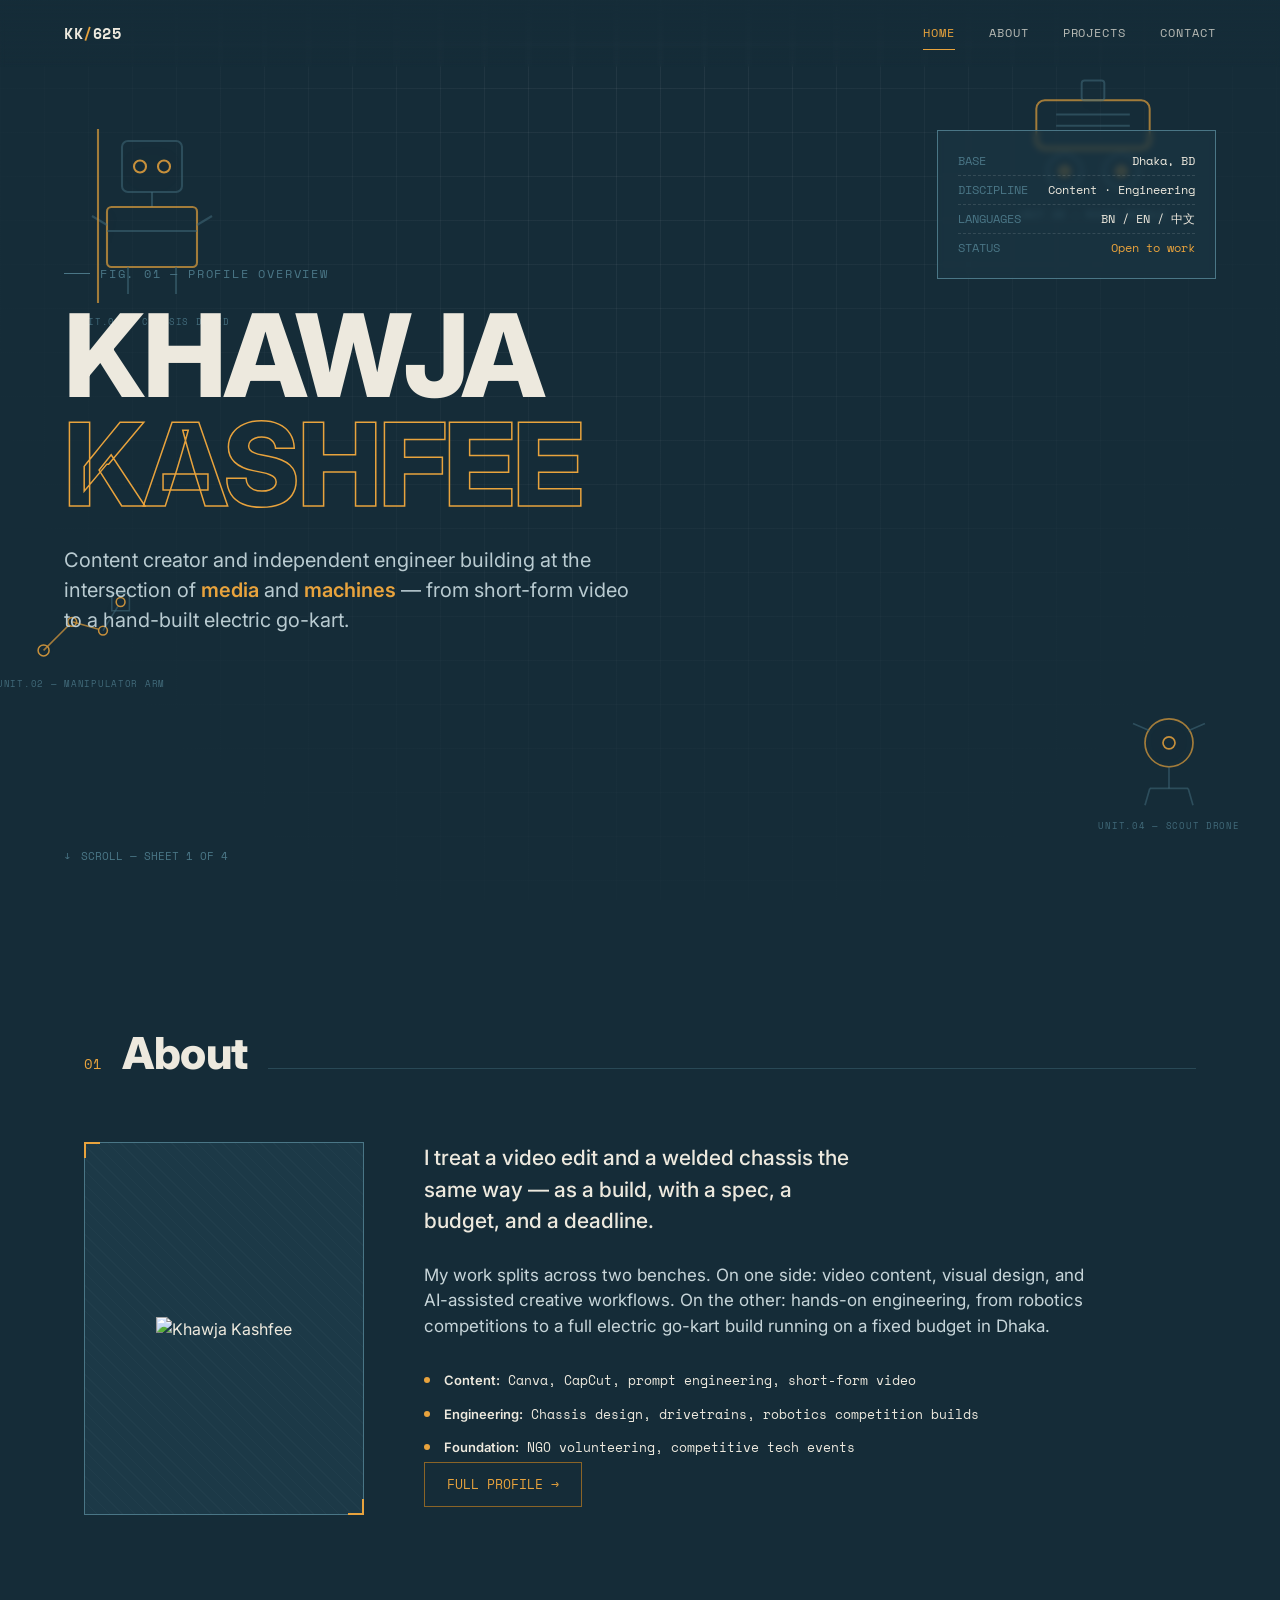
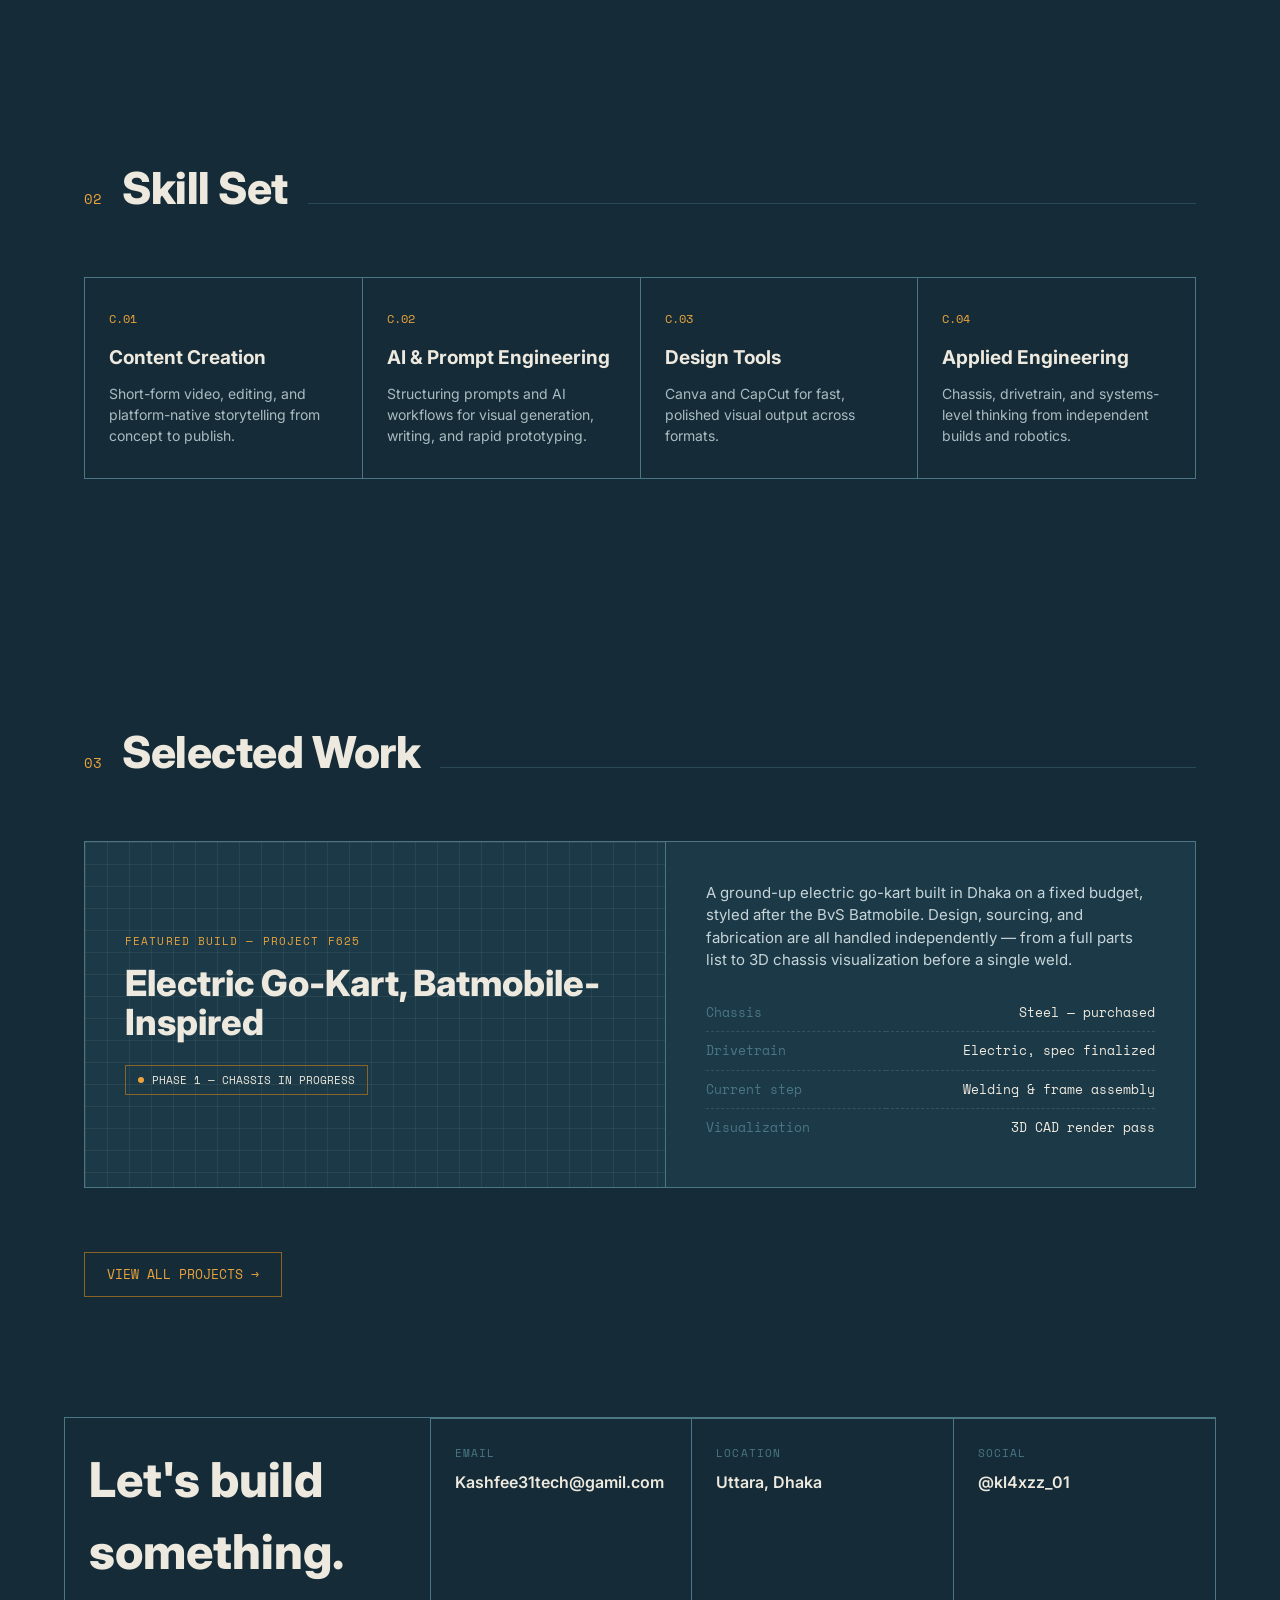
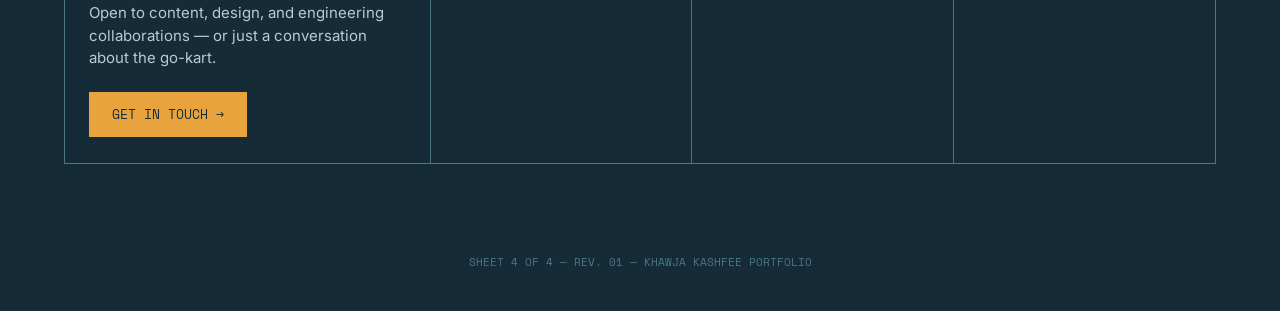
==== index.html @ 81730a0f "index.html" ====
<!DOCTYPE html>
<html lang="en">
<head>
<meta charset="UTF-8">
<meta name="viewport" content="width=device-width, initial-scale=1.0">
<title>Khawja Kashfee — Portfolio</title>
<link rel="preconnect" href="https://fonts.googleapis.com">
<link href="https://fonts.googleapis.com/css2?family=Space+Mono:ital,wght@0,400;0,700;1,400&family=Inter:wght@400;500;600;700;800&display=swap" rel="stylesheet">
<link rel="stylesheet" href="style.css">
</head>
<body>

<div class="blueprint-grid"></div>

<nav>
  <div class="brand">KK<span>/</span>625</div>
  <div class="navlinks">
    <a href="index.html" class="active">Home</a>
    <a href="about.html">About</a>
    <a href="projects.html">Projects</a>
    <a href="contact.html">Contact</a>
  </div>
</nav>

<!-- HERO -->
<section class="hero">
  <div class="fig-label">Fig. 01 — Profile Overview</div>
  <h1 class="hero-title">KHAWJA<br><em>KASHFEE</em></h1>
  <p class="hero-sub">Content creator and independent engineer building at the intersection of <strong>media</strong> and <strong>machines</strong> — from short-form video to a hand-built electric go-kart.</p>

  <div class="bot-layer">
    <div class="bot bot-01">
      <svg viewBox="0 0 100 120" fill="none">
        <rect class="part" x="30" y="10" width="40" height="34" rx="4"/>
        <circle class="joint" cx="42" cy="27" r="4"/>
        <circle class="joint" cx="58" cy="27" r="4"/>
        <line class="part" x1="50" y1="44" x2="50" y2="54"/>
        <rect class="part accent" x="20" y="54" width="60" height="40" rx="3"/>
        <line class="part" x1="20" y1="70" x2="80" y2="70"/>
        <line class="part" x1="10" y1="60" x2="20" y2="66"/>
        <line class="part" x1="90" y1="60" x2="80" y2="66"/>
        <line class="part" x1="34" y1="94" x2="34" y2="112"/>
        <line class="part" x1="66" y1="94" x2="66" y2="112"/>
        <line class="part accent" x1="14" y1="2" x2="14" y2="118"/>
      </svg>
      <div class="bot-tag">UNIT.01 — CHASSIS DROID</div>
    </div>

    <div class="bot bot-02">
      <svg viewBox="0 0 100 100" fill="none">
        <circle class="joint" cx="16" cy="84" r="5"/>
        <line class="part accent" x1="16" y1="84" x2="42" y2="58"/>
        <circle class="joint" cx="42" cy="58" r="4"/>
        <line class="part accent" x1="42" y1="58" x2="70" y2="66"/>
        <circle class="joint" cx="70" cy="66" r="4"/>
        <line class="part" x1="70" y1="66" x2="86" y2="40"/>
        <circle class="joint" cx="86" cy="40" r="4"/>
        <path class="part" d="M78 32 L94 32 L94 48 L78 48 Z"/>
      </svg>
      <div class="bot-tag">UNIT.02 — MANIPULATOR ARM</div>
    </div>

    <div class="bot bot-03">
      <svg viewBox="0 0 120 90" fill="none">
        <rect class="part accent" x="20" y="20" width="80" height="34" rx="6"/>
        <circle class="part" cx="40" cy="70" r="12"/>
        <circle class="part" cx="80" cy="70" r="12"/>
        <circle class="joint" cx="40" cy="70" r="3"/>
        <circle class="joint" cx="80" cy="70" r="3"/>
        <line class="part" x1="34" y1="30" x2="86" y2="30"/>
        <line class="part" x1="34" y1="38" x2="86" y2="38"/>
        <rect class="part" x="52" y="6" width="16" height="14" rx="2"/>
      </svg>
      <div class="bot-tag">UNIT.03 — ROVER MODULE</div>
    </div>

    <div class="bot bot-04">
      <svg viewBox="0 0 100 90" fill="none">
        <circle class="part accent" cx="50" cy="34" r="20"/>
        <circle class="joint" cx="50" cy="34" r="5"/>
        <line class="part" x1="20" y1="18" x2="34" y2="24"/>
        <line class="part" x1="80" y1="18" x2="66" y2="24"/>
        <line class="part" x1="50" y1="54" x2="50" y2="72"/>
        <line class="part" x1="34" y1="72" x2="66" y2="72"/>
        <line class="part" x1="34" y1="72" x2="30" y2="86"/>
        <line class="part" x1="66" y1="72" x2="70" y2="86"/>
      </svg>
      <div class="bot-tag">UNIT.04 — SCOUT DRONE</div>
    </div>
  </div>

  <div class="specbox">
    <div class="row"><span class="k">BASE</span><span class="v">Dhaka, BD</span></div>
    <div class="row"><span class="k">DISCIPLINE</span><span class="v">Content · Engineering</span></div>
    <div class="row"><span class="k">LANGUAGES</span><span class="v">BN / EN / 中文</span></div>
    <div class="row"><span class="k">STATUS</span><span class="v" style="color:var(--amber)">Open to work</span></div>
  </div>

  <div class="scroll-cue"><span class="arrow">↓</span> SCROLL — SHEET 1 OF 4</div>
</section>

<!-- ABOUT (teaser) -->
<section id="about" class="wrap">
  <div class="section-head">
    <span class="section-num">01</span>
    <h2 class="section-title">About</h2>
    <div class="section-title-en"></div>
  </div>
  <div class="about-grid reveal">
    <div class="frame">
       <img src="_MG_6074.jpg " alt="Khawja Kashfee">
    </div>
    <div class="about-text">
      <p class="lede">I treat a video edit and a welded chassis the same way — as a build, with a spec, a budget, and a deadline.</p>
      <p>My work splits across two benches. On one side: video content, visual design, and AI-assisted creative workflows. On the other: hands-on engineering, from robotics competitions to a full electric go-kart build running on a fixed budget in Dhaka.</p>
      <div class="callout-list">
        <div class="callout"><span class="dot"></span><span><b>Content:</b> Canva, CapCut, prompt engineering, short-form video</span></div>
        <div class="callout"><span class="dot"></span><span><b>Engineering:</b> Chassis design, drivetrains, robotics competition builds</span></div>
        <div class="callout"><span class="dot"></span><span><b>Foundation:</b> NGO volunteering, competitive tech events</span></div>
      </div>
      <a class="cta-btn ghost" href="about.html">FULL PROFILE →</a>
    </div>
  </div>
</section>

<!-- SKILLS -->
<section id="skills" class="wrap">
  <div class="section-head">
    <span class="section-num">02</span>
    <h2 class="section-title">Skill Set</h2>
    <div class="section-title-en"></div>
  </div>
  <div class="skills-grid reveal">
    <div class="skill-card">
      <div class="num">C.01</div>
      <h3>Content Creation</h3>
      <p>Short-form video, editing, and platform-native storytelling from concept to publish.</p>
    </div>
    <div class="skill-card">
      <div class="num">C.02</div>
      <h3>AI &amp; Prompt Engineering</h3>
      <p>Structuring prompts and AI workflows for visual generation, writing, and rapid prototyping.</p>
    </div>
    <div class="skill-card">
      <div class="num">C.03</div>
      <h3>Design Tools</h3>
      <p>Canva and CapCut for fast, polished visual output across formats.</p>
    </div>
    <div class="skill-card">
      <div class="num">C.04</div>
      <h3>Applied Engineering</h3>
      <p>Chassis, drivetrain, and systems-level thinking from independent builds and robotics.</p>
    </div>
  </div>
</section>

<!-- WORK / PROJECTS (teaser) -->
<section id="work" class="wrap">
  <div class="section-head">
    <span class="section-num">03</span>
    <h2 class="section-title">Selected Work</h2>
    <div class="section-title-en"></div>
  </div>

  <div class="project-feature reveal">
    <div class="pf-visual">
      <div class="pf-tag">FEATURED BUILD — PROJECT F625</div>
      <h3>Electric Go-Kart, Batmobile-Inspired</h3>
      <div class="status"><span class="pulse"></span> PHASE 1 — CHASSIS IN PROGRESS</div>
    </div>
    <div class="pf-body">
      <p>A ground-up electric go-kart built in Dhaka on a fixed budget, styled after the BvS Batmobile. Design, sourcing, and fabrication are all handled independently — from a full parts list to 3D chassis visualization before a single weld.</p>
      <table class="spec-table">
        <tr><td>Chassis</td><td>Steel — purchased</td></tr>
        <tr><td>Drivetrain</td><td>Electric, spec finalized</td></tr>
        <tr><td>Current step</td><td>Welding &amp; frame assembly</td></tr>
        <tr><td>Visualization</td><td>3D CAD render pass</td></tr>
      </table>
    </div>
  </div>

  <div style="padding:0 5vw;">
    <a class="cta-btn ghost" href="projects.html">VIEW ALL PROJECTS →</a>
  </div>
</section>

<!-- CONTACT (teaser) -->
<section id="contact" class="titleblock-wrap">
  <div class="titleblock reveal">
    <div class="tb-cell tb-main">
      <h2>Let's build<br>something.</h2>
      <p>Open to content, design, and engineering collaborations — or just a conversation about the go-kart.</p>
      <a class="cta-btn" href="contact.html">GET IN TOUCH →</a>
    </div>
    <div class="tb-cell">
      <div class="k">Email</div>
      <div class="v"><a href="mailto:Kashfee31tech@gamil.com">Kashfee31tech@gamil.com</a></div>
    </div>
    <div class="tb-cell">
      <div class="k">Location</div>
      <div class="v">Uttara, Dhaka</div>
    </div>
    <div class="tb-cell">
      <div class="k">Social</div>
      <div class="v"><a href="https://instagram.com/kl4xzz_01" target="_blank" rel="noopener">@kl4xzz_01</a></div>
    </div>
  </div>
</section>

<footer>SHEET 4 OF 4 — REV. 01 — KHAWJA KASHFEE PORTFOLIO</footer>

<script src="script.js"></script>

</body>
</html>
---- style.css ----
:root{
    --blue-deep:#152C38;
    --blue-panel:#1C3947;
    --line:#4A7686;
    --paper:#EDE9DE;
    --ink:#16201F;
    --amber:#E8A33D;
    --amber-dim:#8a6427;
    --grid-line: rgba(255,255,255,0.06);
  }
  *{box-sizing:border-box;margin:0;padding:0;}
  html{scroll-behavior:smooth;}
  body{
    background:var(--blue-deep);
    color:var(--paper);
    font-family:'Inter',sans-serif;
    line-height:1.5;
    overflow-x:hidden;
  }
  ::selection{background:var(--amber);color:var(--blue-deep);}
  .mono{font-family:'Space Mono',monospace;}

  /* grid backdrop */
  .blueprint-grid{
    position:fixed;inset:0;z-index:0;pointer-events:none;
    background-image:
      linear-gradient(var(--grid-line) 1px, transparent 1px),
      linear-gradient(90deg, var(--grid-line) 1px, transparent 1px);
    background-size:44px 44px;
    background-color:var(--blue-deep);
  }
  .blueprint-grid::after{
    content:"";position:absolute;inset:0;
    background:radial-gradient(ellipse at 50% 0%, rgba(21,44,56,0) 0%, var(--blue-deep) 78%);
  }

  a{color:inherit;text-decoration:none;}

  /* nav */
  nav{
    position:fixed;top:0;left:0;right:0;z-index:50;
    display:flex;justify-content:space-between;align-items:center;
    padding:22px 5vw;
    background:linear-gradient(to bottom, rgba(21,44,56,0.92), rgba(21,44,56,0));
    backdrop-filter:blur(2px);
  }
  .brand{font-family:'Space Mono',monospace;font-weight:700;font-size:15px;letter-spacing:0.04em;}
  .brand span{color:var(--amber);}
  .navlinks{display:flex;gap:34px;font-family:'Space Mono',monospace;font-size:12px;letter-spacing:0.08em;text-transform:uppercase;}
  .navlinks a{opacity:0.75;transition:opacity .2s, color .2s;position:relative;}
  .navlinks a:hover{opacity:1;color:var(--amber);}
  .navlinks a.active{opacity:1;color:var(--amber);}
  .navlinks a.active::after{
    content:"";position:absolute;left:0;right:0;bottom:-8px;height:1px;background:var(--amber);
  }
  @media(max-width:640px){.navlinks{gap:18px;font-size:10px;}}

  section{position:relative;z-index:1;}

  /* ---------- HERO ---------- */
  .hero{
    min-height:100vh;
    display:flex;flex-direction:column;justify-content:center;
    padding:0 5vw;
    position:relative;
  }
  .fig-label{
    font-family:'Space Mono',monospace;font-size:12px;color:var(--line);
    letter-spacing:0.15em;text-transform:uppercase;margin-bottom:18px;
    display:flex;align-items:center;gap:10px;
  }
  .fig-label::before{content:"";width:26px;height:1px;background:var(--line);}
  .hero-title{
    font-family:'Inter',sans-serif;font-weight:800;
    font-size:clamp(48px, 9vw, 122px);
    line-height:0.95;letter-spacing:-0.02em;
    color:var(--paper);
    max-width:16ch;
  }
  .hero-title em{
    font-style:normal;color:transparent;-webkit-text-stroke:1.5px var(--amber);
  }
  .hero-sub{
    margin-top:26px;font-size:clamp(16px,2vw,20px);color:#B9CBD1;max-width:44ch;
    font-weight:400;
  }
  .hero-sub strong{color:var(--amber);font-weight:600;}

  .dim-line{
    position:absolute;
    display:flex;align-items:center;gap:8px;
    font-family:'Space Mono',monospace;font-size:11px;color:var(--line);
  }
  .dim-line .tick{width:1px;height:10px;background:var(--line);}
  .dim-line .stroke{height:1px;background:var(--line);flex:1;}

  .specbox{
    position:absolute;top:130px;right:5vw;
    border:1px solid var(--line);
    padding:16px 20px;
    font-family:'Space Mono',monospace;font-size:12px;
    min-width:220px;
    background:rgba(28,57,71,0.5);
    backdrop-filter:blur(3px);
  }
  .specbox .row{display:flex;justify-content:space-between;padding:5px 0;border-bottom:1px dashed rgba(255,255,255,0.12);gap:20px;}
  .specbox .row:last-child{border-bottom:none;}
  .specbox .k{color:var(--line);}
  .specbox .v{color:var(--paper);text-align:right;}
  @media(max-width:900px){.specbox{position:static;margin-top:40px;width:fit-content;}}

  .scroll-cue{
    position:absolute;bottom:36px;left:5vw;
    font-family:'Space Mono',monospace;font-size:11px;color:var(--line);
    display:flex;align-items:center;gap:10px;
  }
  .scroll-cue .arrow{animation:bob 1.6s ease-in-out infinite;}
  @keyframes bob{0%,100%{transform:translateY(0);}50%{transform:translateY(5px);}}

  /* ---------- HERO ROBOTS ---------- */
  .bot-layer{
    position:absolute;inset:0;z-index:-1;pointer-events:none;overflow:hidden;
  }
  .bot{
    position:absolute;opacity:0;
    filter:drop-shadow(0 0 14px rgba(232,163,61,0.06));
    animation: bot-in 1.4s ease forwards, bot-float 7s ease-in-out infinite;
    will-change:transform;
  }
  .bot svg{ width:100%; height:100%; display:block; }
  .bot .part{ fill:none; stroke:var(--line); stroke-width:1.4; opacity:0.55; }
  .bot .accent{ stroke:var(--amber); opacity:0.8; }
  .bot .joint{ fill:var(--blue-deep); stroke:var(--amber); stroke-width:1.4; }

  .bot-01{ width:150px; top:14%; left:6%; animation-delay:.1s, .1s; }
  .bot-02{ width:110px; top:62%; left:2%; animation-delay:.5s, .9s; }
  .bot-03{ width:170px; top:8%; right:8%; animation-delay:.3s, .4s; }
  .bot-04{ width:120px; bottom:10%; right:4%; animation-delay:.7s, 1.3s; }
  @media(max-width:900px){
    .bot-02, .bot-04{ display:none; }
    .bot-01{ width:100px; opacity:.5 !important; }
    .bot-03{ width:110px; }
  }

  @keyframes bot-in{
    from{ opacity:0; transform:translateY(14px) scale(.94); }
    to{ opacity:0.85; transform:translateY(0) scale(1); }
  }
  @keyframes bot-float{
    0%,100%{ transform:translateY(0) rotate(0deg); }
    50%{ transform:translateY(-14px) rotate(1.2deg); }
  }
  .bot-tag{
    position:absolute;left:50%;bottom:-22px;transform:translateX(-50%);
    font-family:'Space Mono',monospace;font-size:9px;letter-spacing:.08em;
    color:var(--line);white-space:nowrap;
  }

  /* ---------- SECTION HEADERS ---------- */
  .section-head{
    display:flex;align-items:baseline;gap:20px;margin-bottom:56px;
    padding:0 5vw;
  }
  .section-num{font-family:'Space Mono',monospace;color:var(--amber);font-size:14px;}
  .section-title{font-size:clamp(28px,4vw,44px);font-weight:800;letter-spacing:-0.01em;}
  .section-title-en{flex:1;height:1px;background:var(--line);opacity:0.4;}

  .wrap{max-width:1240px;margin:0 auto;padding:120px 0;}

  /* ---------- ABOUT ---------- */
  .about-grid{
    display:grid;grid-template-columns:280px 1fr;gap:60px;
    padding:0 5vw;align-items:start;
  }
  @media(max-width:800px){.about-grid{grid-template-columns:1fr;}}
  .frame{
    aspect-ratio:3/4;border:1px solid var(--line);position:relative;
    background:
      repeating-linear-gradient(45deg, transparent, transparent 8px, rgba(255,255,255,0.02) 8px, rgba(255,255,255,0.02) 9px),
      var(--blue-panel);
    display:flex;align-items:center;justify-content:center;
  }
  .frame::before,.frame::after,.frame .c1,.frame .c2{
    content:"";position:absolute;width:14px;height:14px;border-color:var(--amber);
  }
  .frame::before{top:-1px;left:-1px;border-top:2px solid var(--amber);border-left:2px solid var(--amber);}
  .frame::after{bottom:-1px;right:-1px;border-bottom:2px solid var(--amber);border-right:2px solid var(--amber);}
  .frame span{font-family:'Space Mono',monospace;font-size:12px;color:var(--line);text-align:center;padding:20px;}
  .about-text p{color:#C7D5D9;font-size:17px;margin-bottom:20px;max-width:60ch;}
  .about-text .lede{font-size:21px;color:var(--paper);font-weight:500;margin-bottom:26px;max-width:34ch;}
  .callout-list{margin-top:32px;display:flex;flex-direction:column;gap:14px;}
  .callout{display:flex;gap:14px;align-items:flex-start;font-family:'Space Mono',monospace;font-size:13px;}
  .callout .dot{width:6px;height:6px;background:var(--amber);border-radius:50%;margin-top:6px;flex-shrink:0;}
  .callout b{color:var(--paper);font-family:'Inter',sans-serif;font-weight:600;}

  /* ---------- SKILLS ---------- */
  .skills-grid{
    display:grid;grid-template-columns:repeat(4,1fr);gap:1px;
    background:var(--line);border:1px solid var(--line);
    margin:0 5vw;
  }
  @media(max-width:900px){.skills-grid{grid-template-columns:repeat(2,1fr);}}
  .skill-card{
    background:var(--blue-deep);padding:32px 24px;
    transition:background .25s;
  }
  .skill-card:hover{background:var(--blue-panel);}
  .skill-card .num{font-family:'Space Mono',monospace;color:var(--amber);font-size:12px;}
  .skill-card h3{font-size:19px;margin:16px 0 10px;font-weight:700;}
  .skill-card p{font-size:14px;color:#AABBC0;}

  /* ---------- PROJECTS ---------- */
  .project-feature{
    margin:0 5vw 60px;border:1px solid var(--line);
    display:grid;grid-template-columns:1.1fr 1fr;
    background:var(--blue-panel);
  }
  @media(max-width:900px){.project-feature{grid-template-columns:1fr;}}
  .pf-visual{
    border-right:1px solid var(--line);padding:40px;position:relative;
    display:flex;flex-direction:column;justify-content:center;
    min-height:340px;
    background:
      linear-gradient(var(--grid-line) 1px, transparent 1px),
      linear-gradient(90deg, var(--grid-line) 1px, transparent 1px);
    background-size:22px 22px;
  }
  @media(max-width:900px){.pf-visual{border-right:none;border-bottom:1px solid var(--line);}}
  .pf-tag{font-family:'Space Mono',monospace;font-size:11px;color:var(--amber);letter-spacing:0.1em;margin-bottom:14px;}
  .pf-visual h3{font-size:clamp(28px,3vw,36px);font-weight:800;line-height:1.1;}
  .pf-visual .status{
    margin-top:22px;display:inline-flex;align-items:center;gap:8px;
    font-family:'Space Mono',monospace;font-size:11px;color:var(--paper);
    border:1px solid var(--amber-dim);padding:6px 12px;width:fit-content;
  }
  .pf-visual .status .pulse{width:6px;height:6px;border-radius:50%;background:var(--amber);}
  .pf-body{padding:40px;}
  .pf-body p{color:#C7D5D9;font-size:15px;margin-bottom:22px;}
  .spec-table{width:100%;border-collapse:collapse;font-family:'Space Mono',monospace;font-size:13px;}
  .spec-table tr{border-bottom:1px dashed rgba(255,255,255,0.12);}
  .spec-table tr:last-child{border-bottom:none;}
  .spec-table td{padding:9px 0;}
  .spec-table td:first-child{color:var(--line);width:40%;}
  .spec-table td:last-child{color:var(--paper);text-align:right;}

  .project-row{
    display:grid;grid-template-columns:repeat(2,1fr);gap:1px;
    background:var(--line);border:1px solid var(--line);margin:0 5vw;
  }
  @media(max-width:800px){.project-row{grid-template-columns:1fr;}}
  .proj-card{background:var(--blue-deep);padding:30px;transition:background .25s;}
  .proj-card:hover{background:var(--blue-panel);}
  .proj-card .pf-tag{margin-bottom:10px;}
  .proj-card h4{font-size:20px;font-weight:700;margin-bottom:10px;}
  .proj-card p{font-size:14px;color:#AABBC0;}

  /* ---------- CONTACT / TITLE BLOCK ---------- */
  .titleblock-wrap{padding:0 5vw 5vw;}
  .titleblock{
    border:1px solid var(--line);
    display:grid;grid-template-columns:1.4fr 1fr 1fr 1fr;
  }
  @media(max-width:800px){.titleblock{grid-template-columns:1fr 1fr;}}
  .tb-cell{padding:26px 24px;border-right:1px solid var(--line);border-top:1px solid var(--line);}
  .tb-cell:nth-child(4n){border-right:none;}
  @media(max-width:800px){.tb-cell:nth-child(2n){border-right:none;}}
  .tb-cell .k{font-family:'Space Mono',monospace;font-size:11px;color:var(--line);letter-spacing:0.1em;text-transform:uppercase;margin-bottom:8px;}
  .tb-cell .v{font-size:16px;font-weight:600;}
  .tb-cell .v a:hover{color:var(--amber);}
  .tb-main{grid-column:1/2;border-top:none;}
  @media(max-width:800px){.tb-main{grid-column:1/-1;}}
  .tb-main h2{font-size:clamp(30px,4vw,48px);font-weight:800;margin-bottom:14px;}
  .tb-main p{color:#B9CBD1;font-size:15px;max-width:36ch;}
  .cta-btn{
    margin-top:22px;display:inline-flex;align-items:center;gap:10px;
    font-family:'Space Mono',monospace;font-size:13px;color:var(--blue-deep);
    background:var(--amber);padding:12px 22px;border:1px solid var(--amber);
    transition:background .2s,color .2s;
  }
  .cta-btn:hover{background:transparent;color:var(--amber);}
  .cta-btn.ghost{
    background:transparent;color:var(--amber);border:1px solid var(--amber-dim);
    margin-top:4px;
  }
  .cta-btn.ghost:hover{background:var(--amber);color:var(--blue-deep);}

  /* ---------- SUB-PAGE HEADER ---------- */
  .page-header{
    padding:150px 5vw 60px;position:relative;z-index:1;
  }
  .page-header .fig-label{margin-bottom:14px;}
  .page-header h1{
    font-size:clamp(38px,6vw,72px);font-weight:800;letter-spacing:-0.02em;line-height:1;
  }
  .page-header p{margin-top:18px;color:#B9CBD1;font-size:16px;max-width:56ch;}

  /* ---------- TIMELINE ---------- */
  .timeline{padding:0 5vw;display:flex;flex-direction:column;}
  .tl-item{
    display:grid;grid-template-columns:120px 1px 1fr;gap:0;
    padding-bottom:44px;position:relative;
  }
  .tl-item:last-child{padding-bottom:0;}
  .tl-date{font-family:'Space Mono',monospace;font-size:12px;color:var(--line);padding-top:2px;}
  .tl-rail{position:relative;background:var(--line);opacity:.4;}
  .tl-rail::before{
    content:"";position:absolute;top:4px;left:50%;transform:translateX(-50%);
    width:9px;height:9px;border-radius:50%;background:var(--blue-deep);border:2px solid var(--amber);
  }
  .tl-content{padding-left:28px;}
  .tl-content h4{font-size:18px;font-weight:700;margin-bottom:6px;}
  .tl-content p{font-size:14px;color:#AABBC0;max-width:56ch;}
  @media(max-width:700px){
    .tl-item{grid-template-columns:70px 1px 1fr;}
    .tl-date{font-size:10px;}
  }

  /* ---------- VALUES / STAT STRIP ---------- */
  .stat-strip{
    display:grid;grid-template-columns:repeat(3,1fr);gap:1px;
    background:var(--line);border:1px solid var(--line);margin:0 5vw;
  }
  @media(max-width:700px){.stat-strip{grid-template-columns:1fr;}}
  .stat-cell{background:var(--blue-deep);padding:30px 26px;}
  .stat-cell .stat-label{font-family:'Space Mono',monospace;font-size:11px;color:var(--line);letter-spacing:.08em;text-transform:uppercase;margin-bottom:10px;}
  .stat-cell p{font-size:14px;color:#C7D5D9;}

  /* ---------- PROJECT GALLERY GRID ---------- */
  .gallery-grid{
    display:grid;grid-template-columns:repeat(2,1fr);gap:1px;
    background:var(--line);border:1px solid var(--line);margin:0 5vw 1px;
  }
  @media(max-width:800px){.gallery-grid{grid-template-columns:1fr;}}
  .gallery-card{background:var(--blue-deep);padding:34px;transition:background .25s;}
  .gallery-card:hover{background:var(--blue-panel);}
  .gallery-card .pf-tag{margin-bottom:12px;}
  .gallery-card h3{font-size:22px;font-weight:700;margin-bottom:10px;}
  .gallery-card p{font-size:14px;color:#AABBC0;margin-bottom:16px;}
  .gallery-card .status{
    display:inline-flex;align-items:center;gap:8px;
    font-family:'Space Mono',monospace;font-size:11px;color:var(--paper);
    border:1px solid var(--amber-dim);padding:5px 11px;width:fit-content;
  }
  .gallery-card .status .pulse{width:6px;height:6px;border-radius:50%;background:var(--amber);}

  /* ---------- CONTACT PAGE ---------- */
  .contact-layout{
    display:grid;grid-template-columns:1fr 1fr;gap:1px;
    background:var(--line);border:1px solid var(--line);margin:0 5vw;
  }
  @media(max-width:800px){.contact-layout{grid-template-columns:1fr;}}
  .contact-panel{background:var(--blue-deep);padding:44px;}
  .contact-panel h3{font-size:22px;font-weight:700;margin-bottom:18px;}
  .contact-panel p{font-size:14px;color:#AABBC0;margin-bottom:22px;max-width:44ch;}
  .contact-rows{display:flex;flex-direction:column;gap:0;}
  .contact-row{
    display:flex;justify-content:space-between;align-items:center;
    padding:16px 0;border-bottom:1px dashed rgba(255,255,255,0.12);
    font-family:'Space Mono',monospace;font-size:13px;
  }
  .contact-row:last-child{border-bottom:none;}
  .contact-row .k{color:var(--line);text-transform:uppercase;letter-spacing:.08em;font-size:11px;}
  .contact-row a{color:var(--paper);}
  .contact-row a:hover{color:var(--amber);}
  .resume-box{
    border:1px solid var(--amber-dim);padding:26px;margin-top:26px;
    display:flex;justify-content:space-between;align-items:center;gap:16px;flex-wrap:wrap;
  }
  .resume-box .rb-text{font-family:'Space Mono',monospace;font-size:12px;color:var(--line);}
  .resume-box .rb-text b{color:var(--paper);font-family:'Inter',sans-serif;font-size:15px;display:block;margin-bottom:4px;}

  footer{
    text-align:center;padding:26px 5vw 40px;
    font-family:'Space Mono',monospace;font-size:11px;color:var(--line);
  }

  .reveal{opacity:0;transform:translateY(18px);transition:opacity .7s ease, transform .7s ease;}
  .reveal.in{opacity:1;transform:translateY(0);}

  @media (prefers-reduced-motion: reduce){
    *{animation:none !important;transition:none !important;}
  }
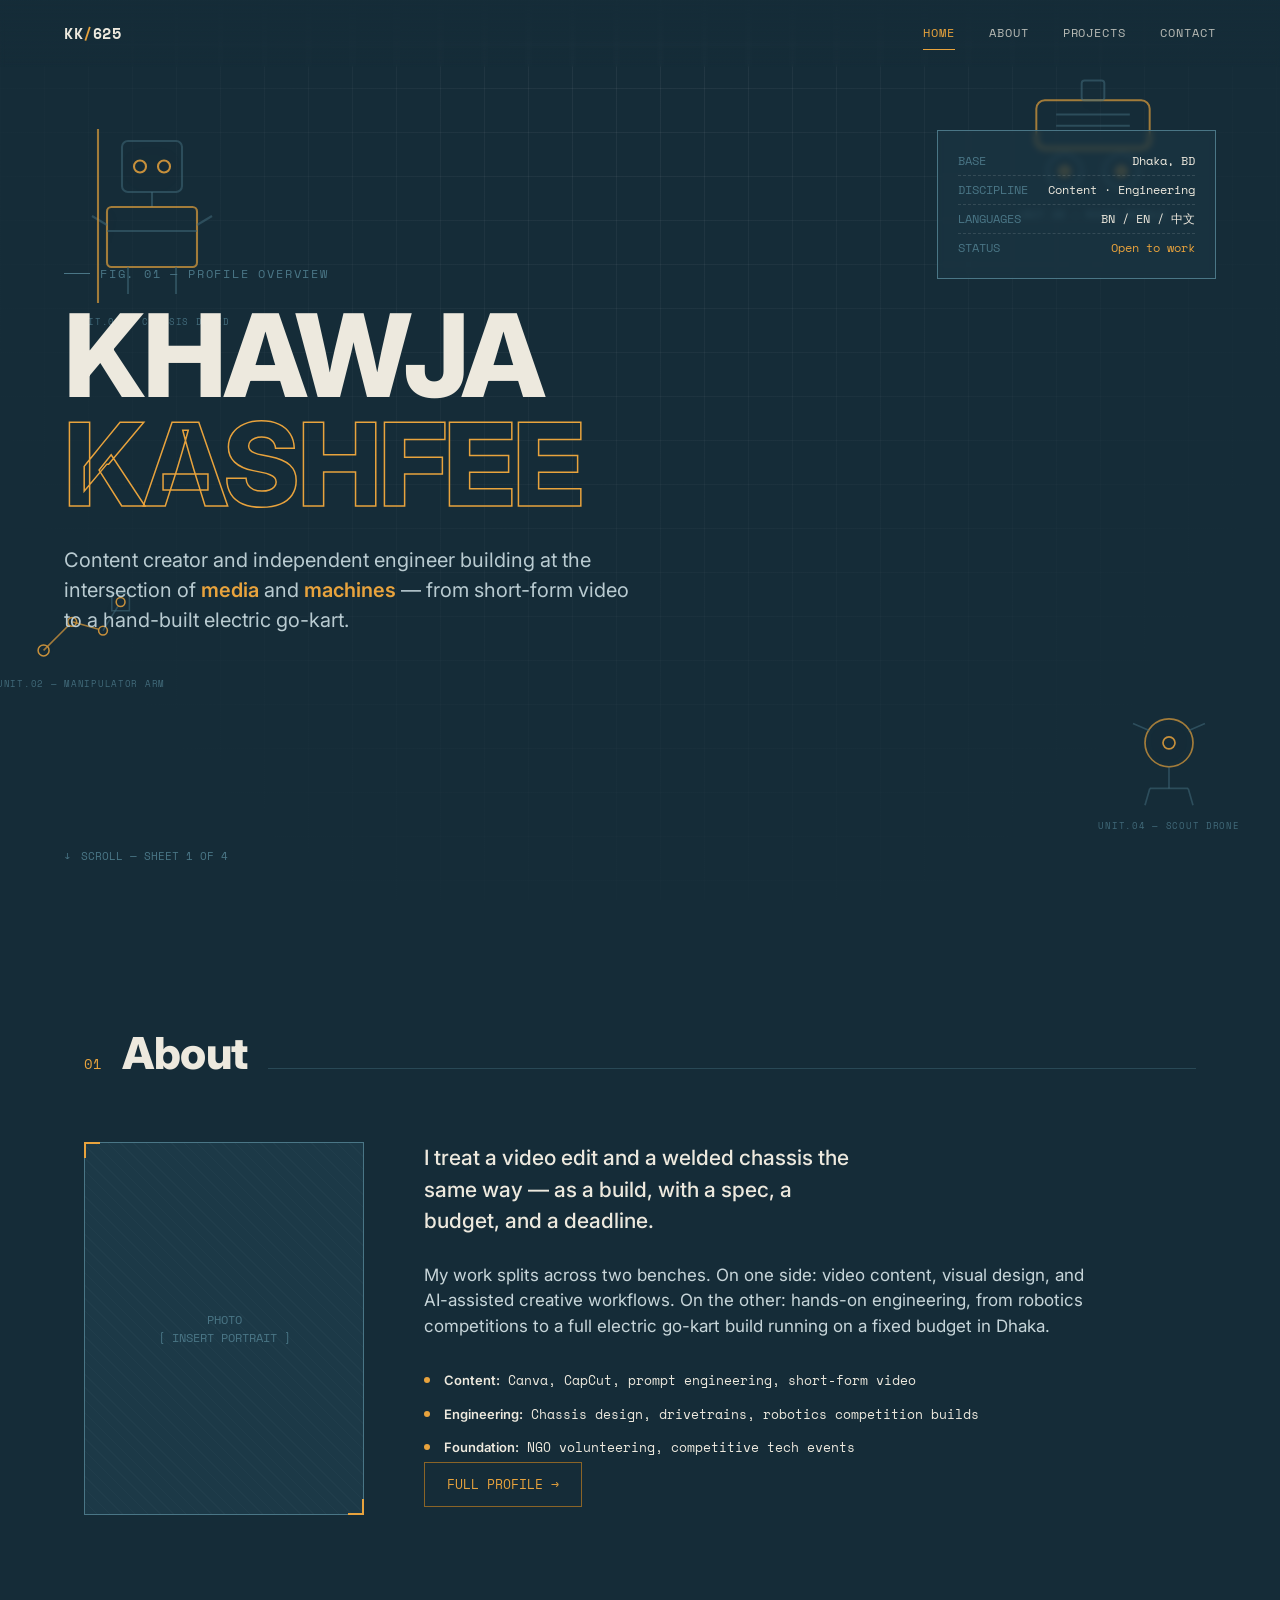
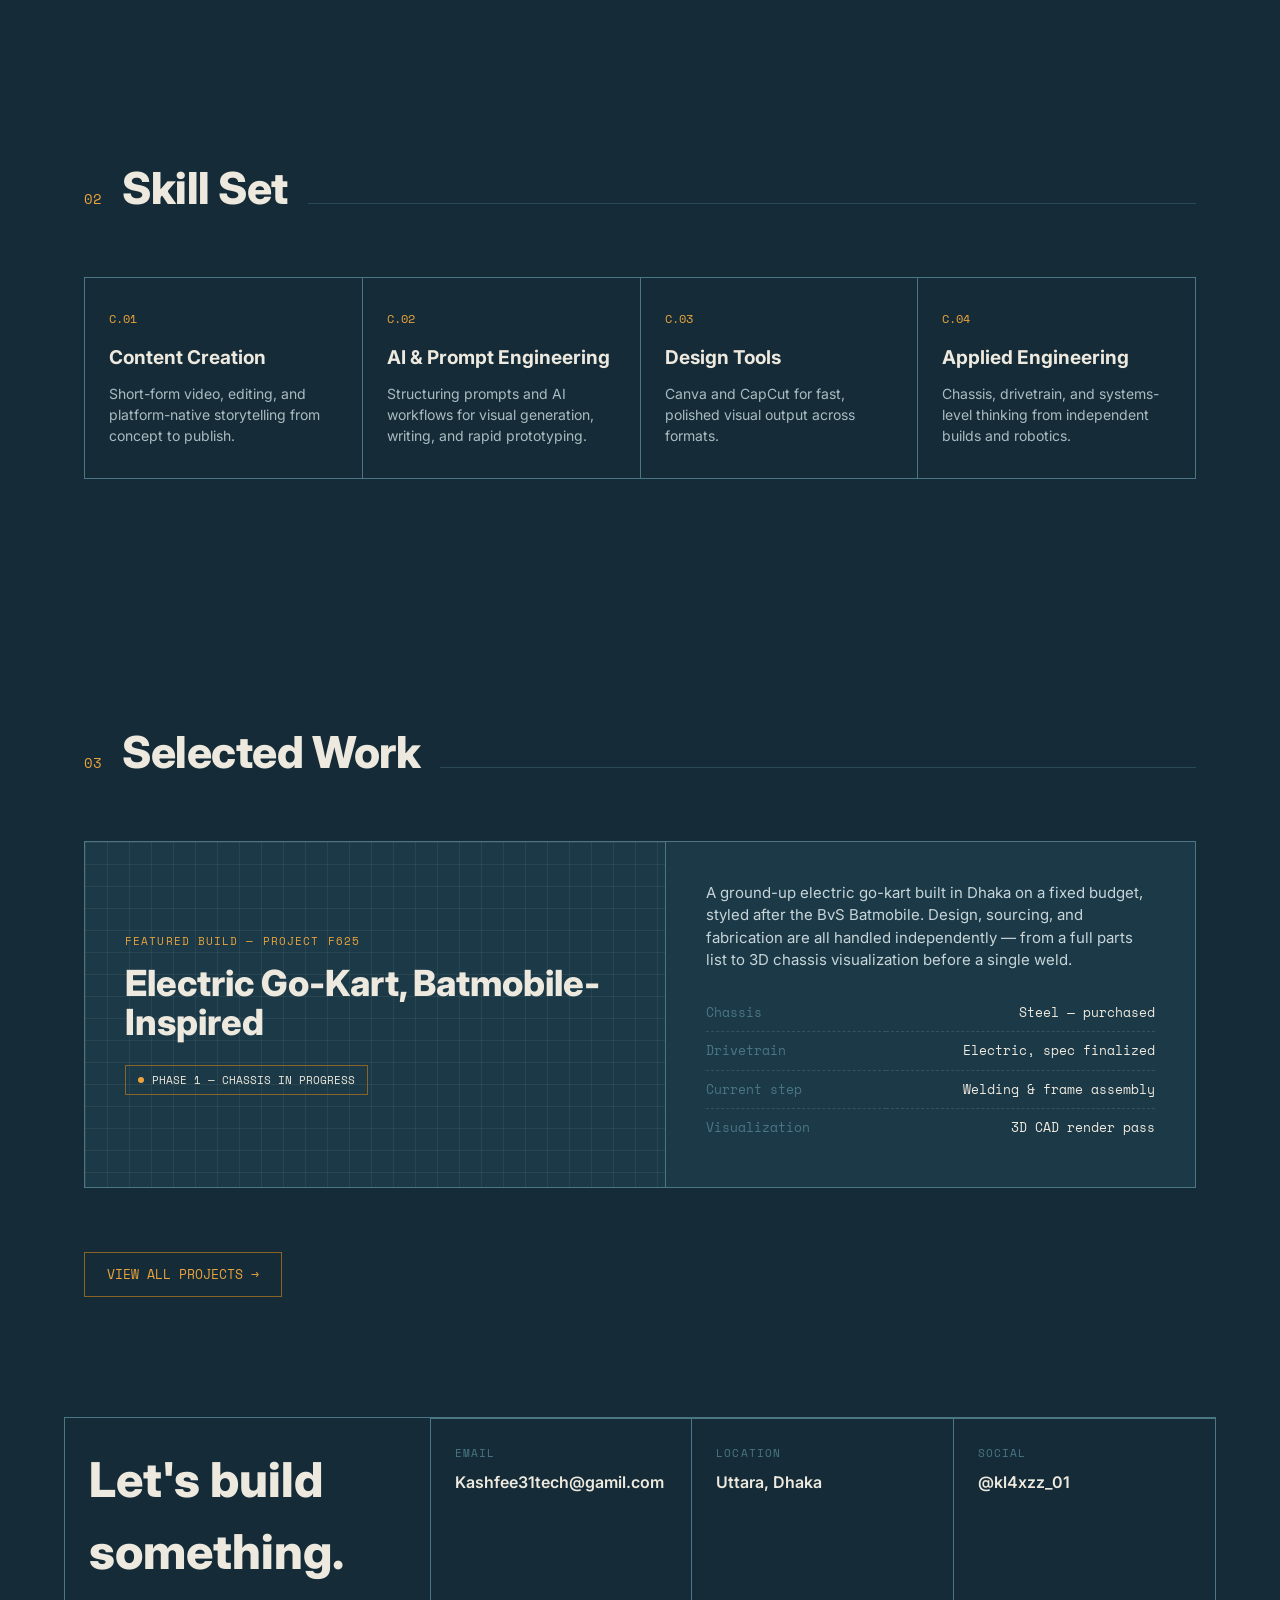
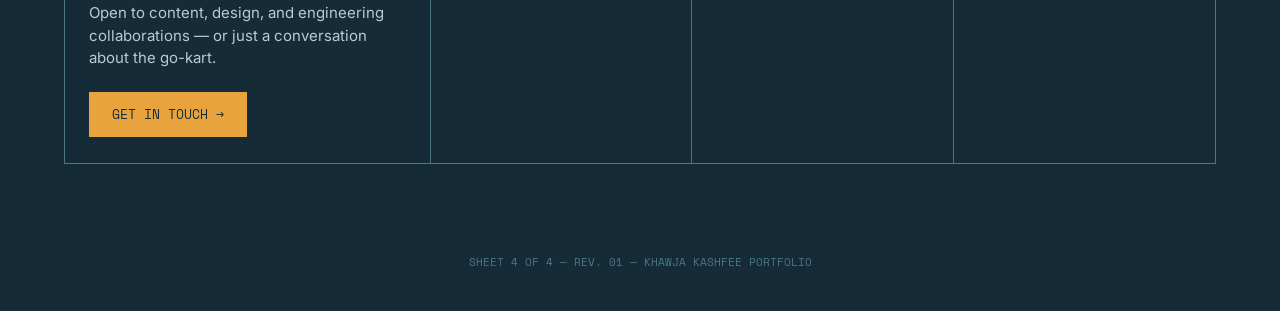
==== commit 771c9c4f: "index.html" ====
--- a/index.html
+++ b/index.html
@@ -108,7 +108,7 @@
   </div>
   <div class="about-grid reveal">
     <div class="frame">
-       <img src="_MG_6074.jpg " alt="Khawja Kashfee">
+      <span>PHOTO<br>[ INSERT PORTRAIT ]</span>
     </div>
     <div class="about-text">
       <p class="lede">I treat a video edit and a welded chassis the same way — as a build, with a spec, a budget, and a deadline.</p>
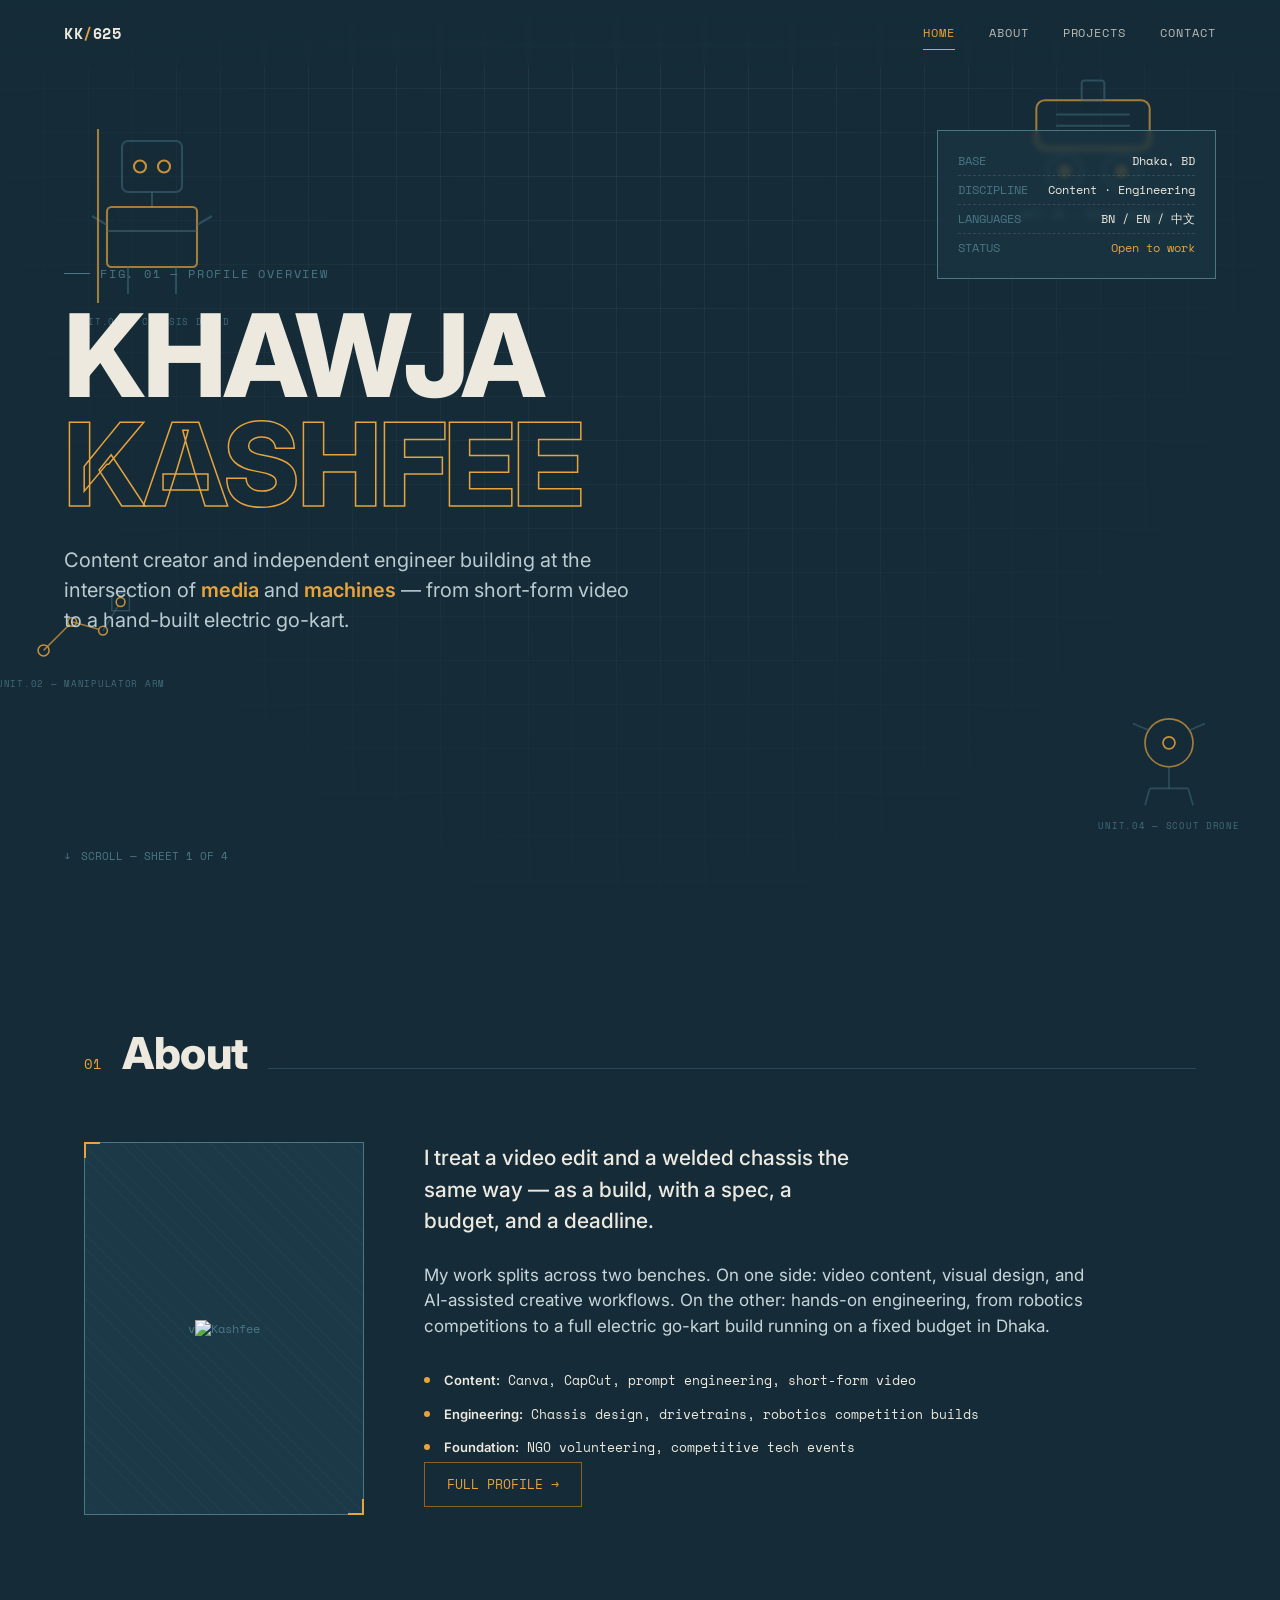
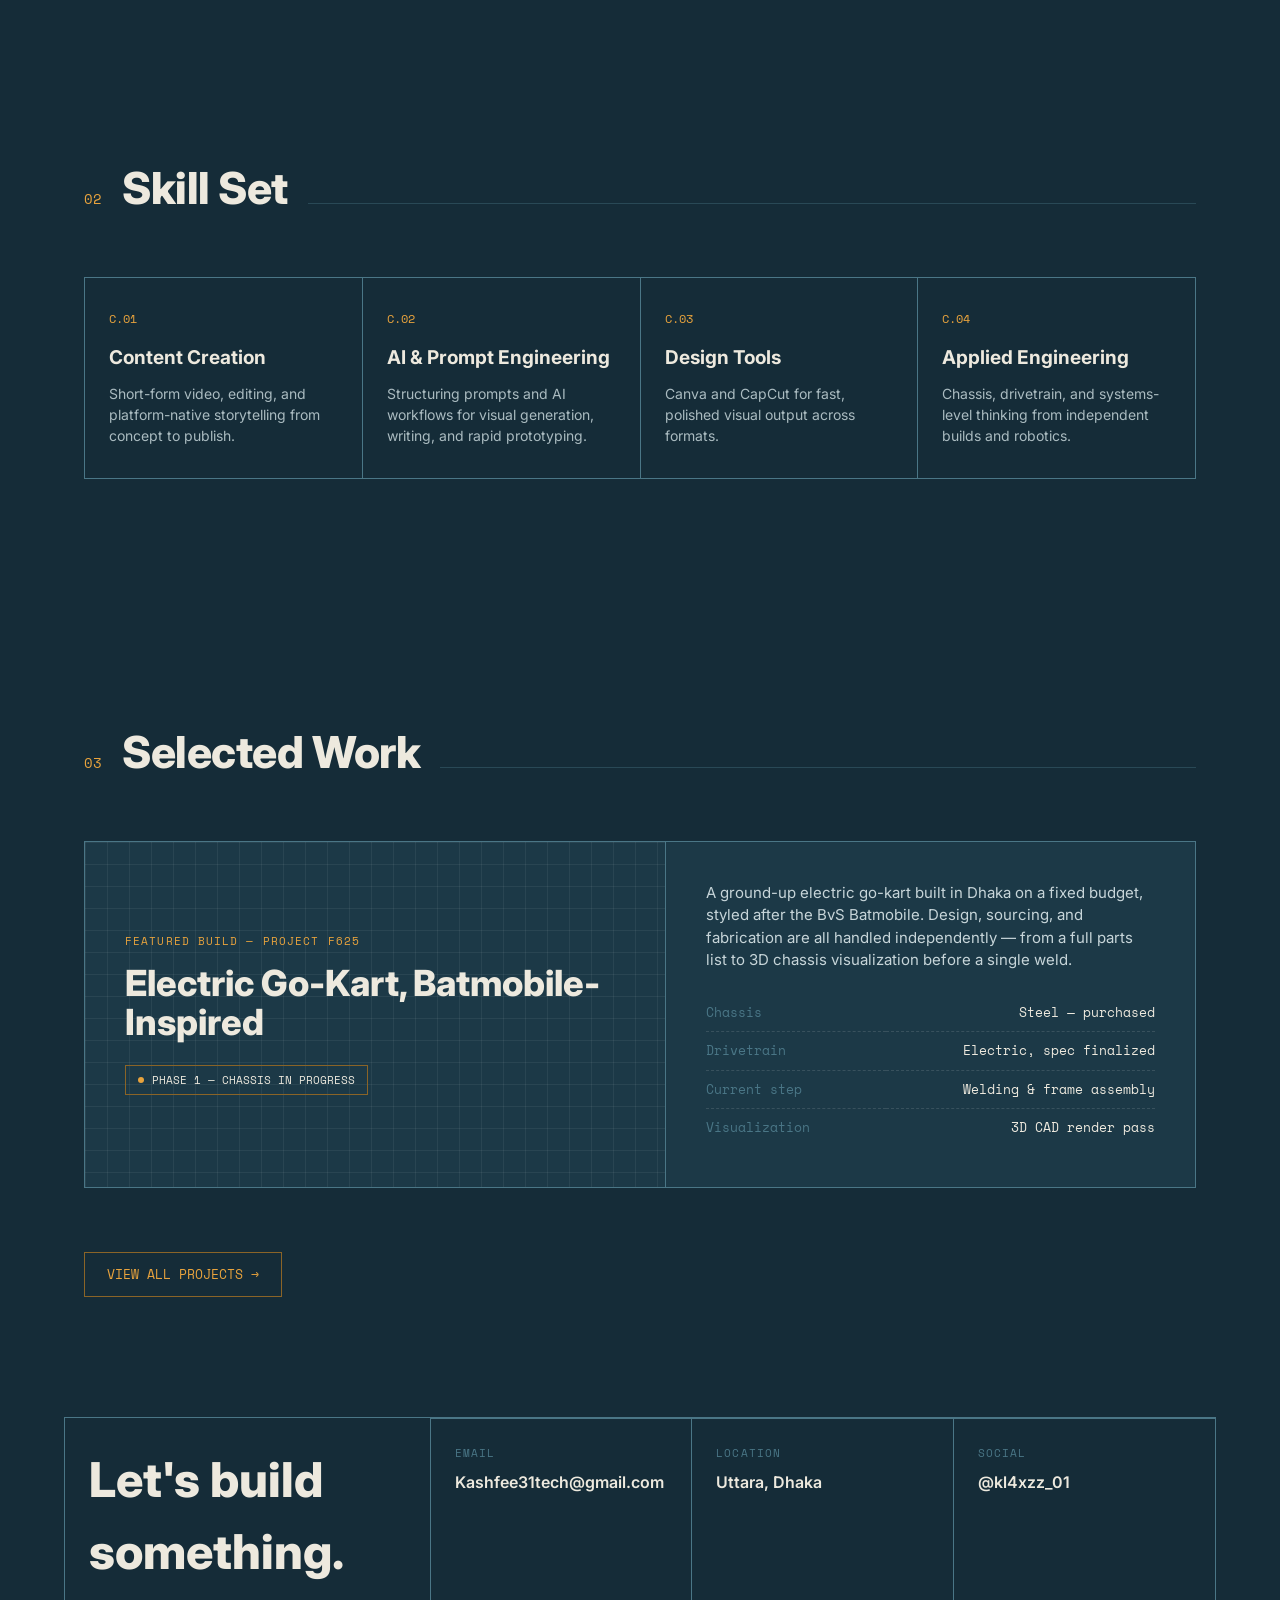
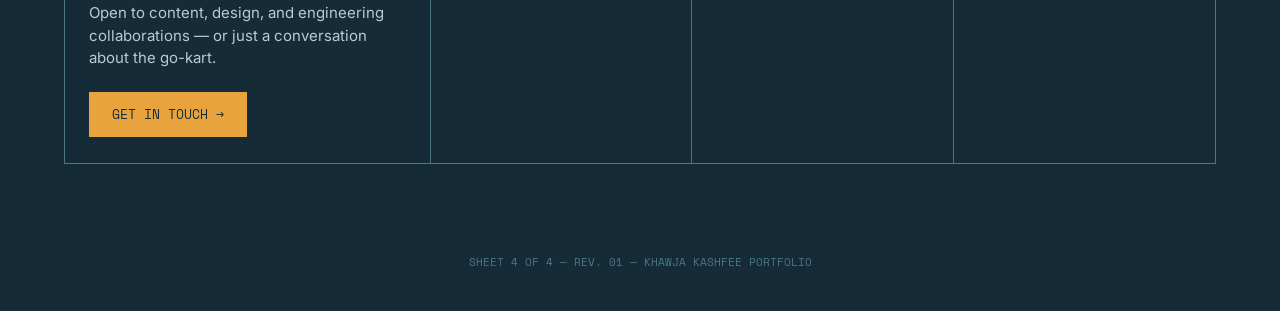
==== commit c6417a66: "index.html" ====
--- a/index.html
+++ b/index.html
@@ -108,7 +108,7 @@
   </div>
   <div class="about-grid reveal">
     <div class="frame">
-      <span>PHOTO<br>[ INSERT PORTRAIT ]</span>
+      <span>v<img src="kk_pic.jpg" alt="Kashfee"></span>
     </div>
     <div class="about-text">
       <p class="lede">I treat a video edit and a welded chassis the same way — as a build, with a spec, a budget, and a deadline.</p>
@@ -194,7 +194,7 @@
     </div>
     <div class="tb-cell">
       <div class="k">Email</div>
-      <div class="v"><a href="mailto:Kashfee31tech@gamil.com">Kashfee31tech@gamil.com</a></div>
+      <div class="v"><a href="mailto:Kashfee31tech@gmail.com">Kashfee31tech@gmail.com</a></div>
     </div>
     <div class="tb-cell">
       <div class="k">Location</div>
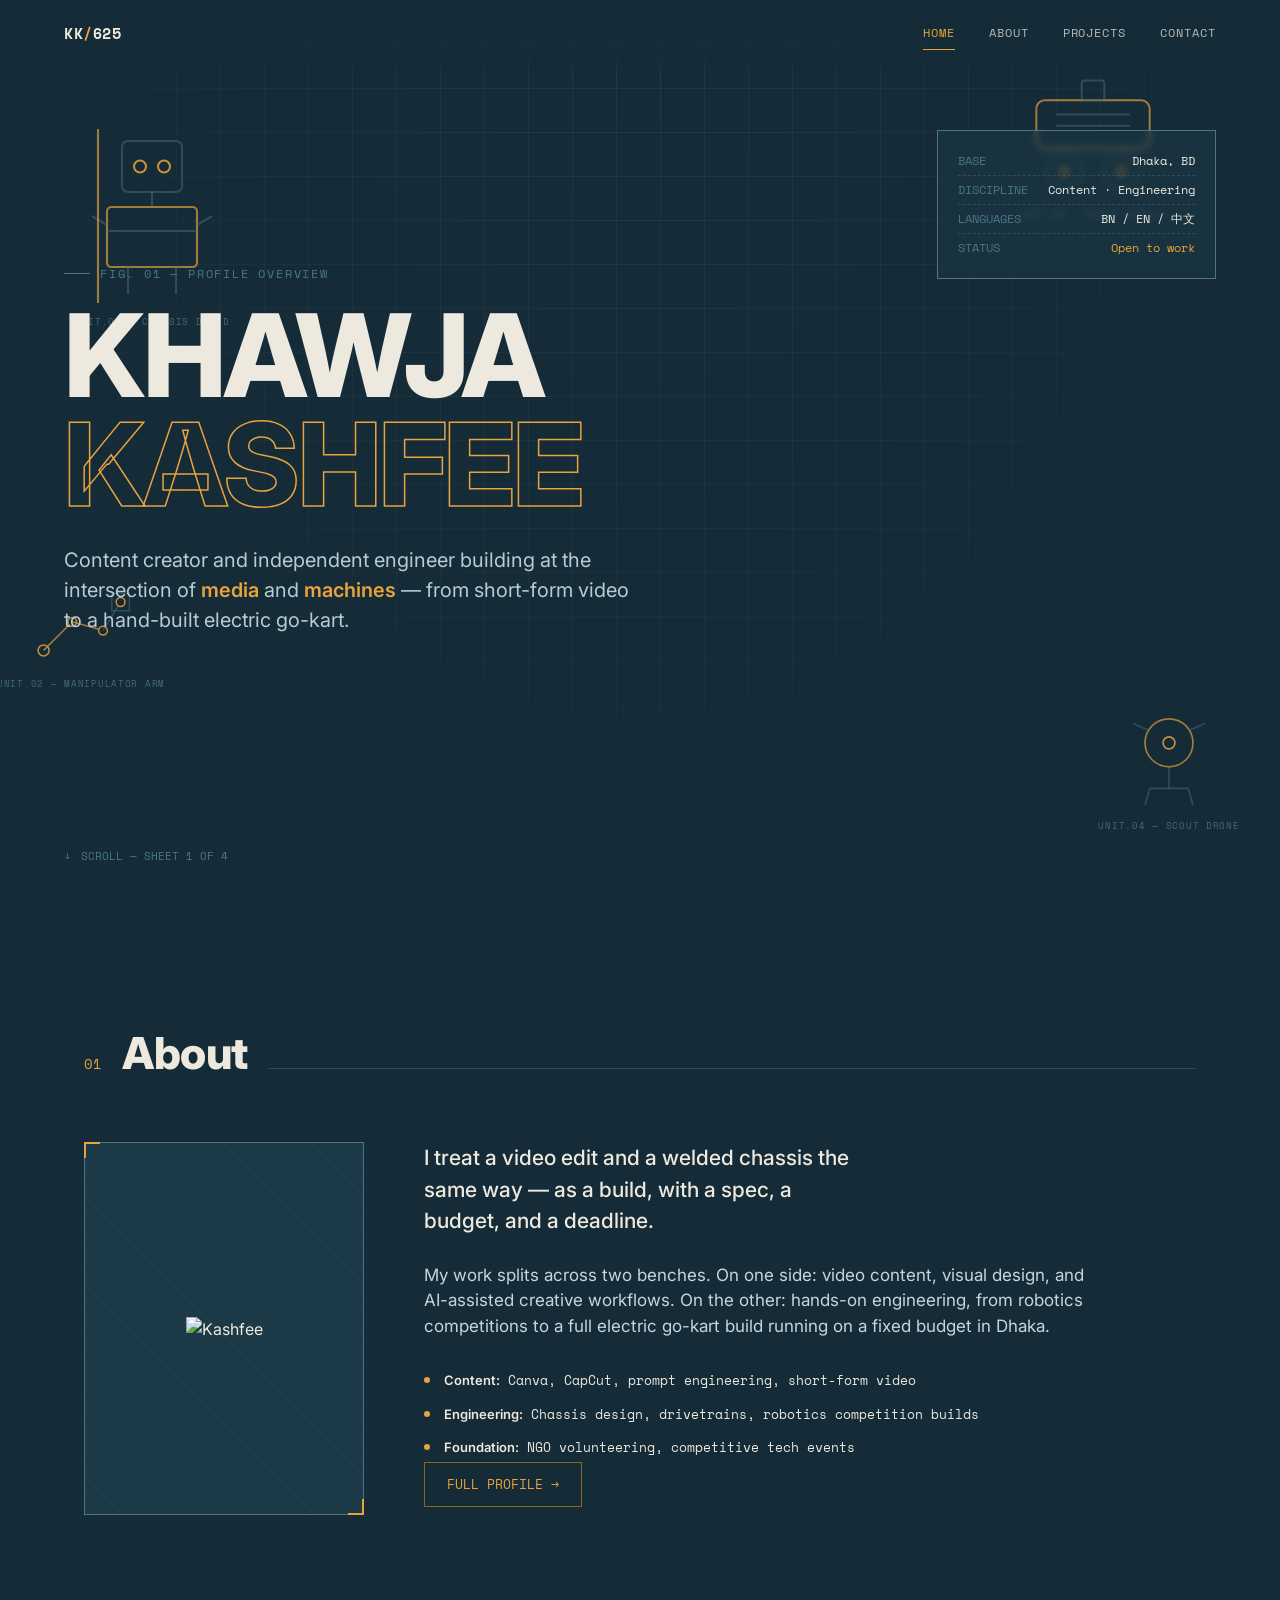
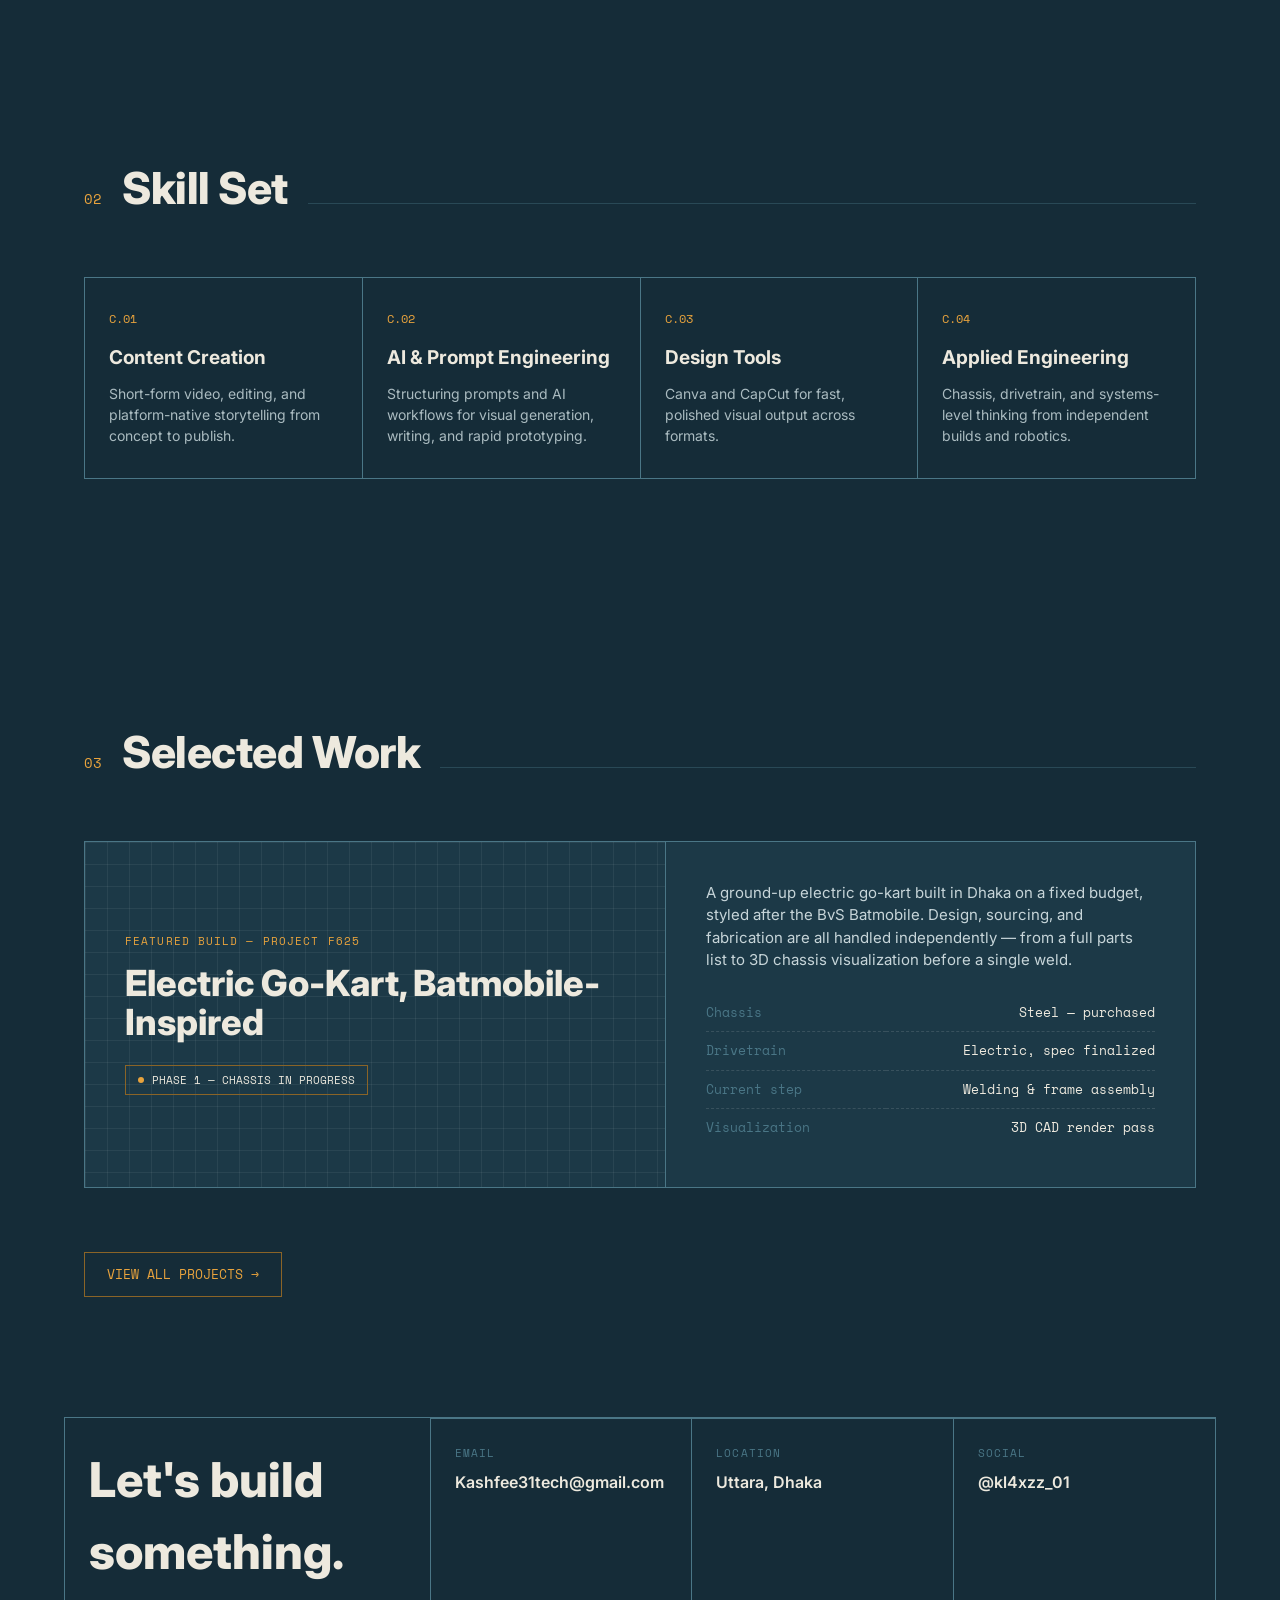
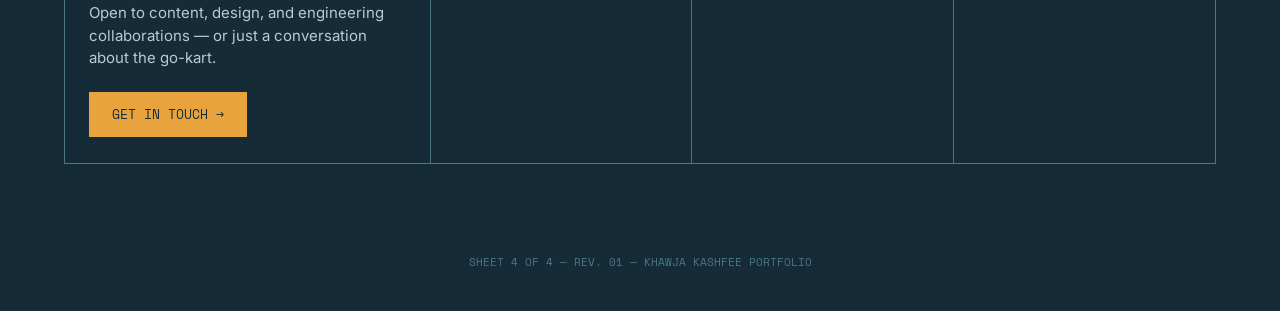
==== commit a784b563: "index.html" ====
--- a/index.html
+++ b/index.html
@@ -108,7 +108,7 @@
   </div>
   <div class="about-grid reveal">
     <div class="frame">
-      <span>v<img src="kk_pic.jpg" alt="Kashfee"></span>
+      <img src="kk_pic.jpg" alt="Kashfee">
     </div>
     <div class="about-text">
       <p class="lede">I treat a video edit and a welded chassis the same way — as a build, with a spec, a budget, and a deadline.</p>
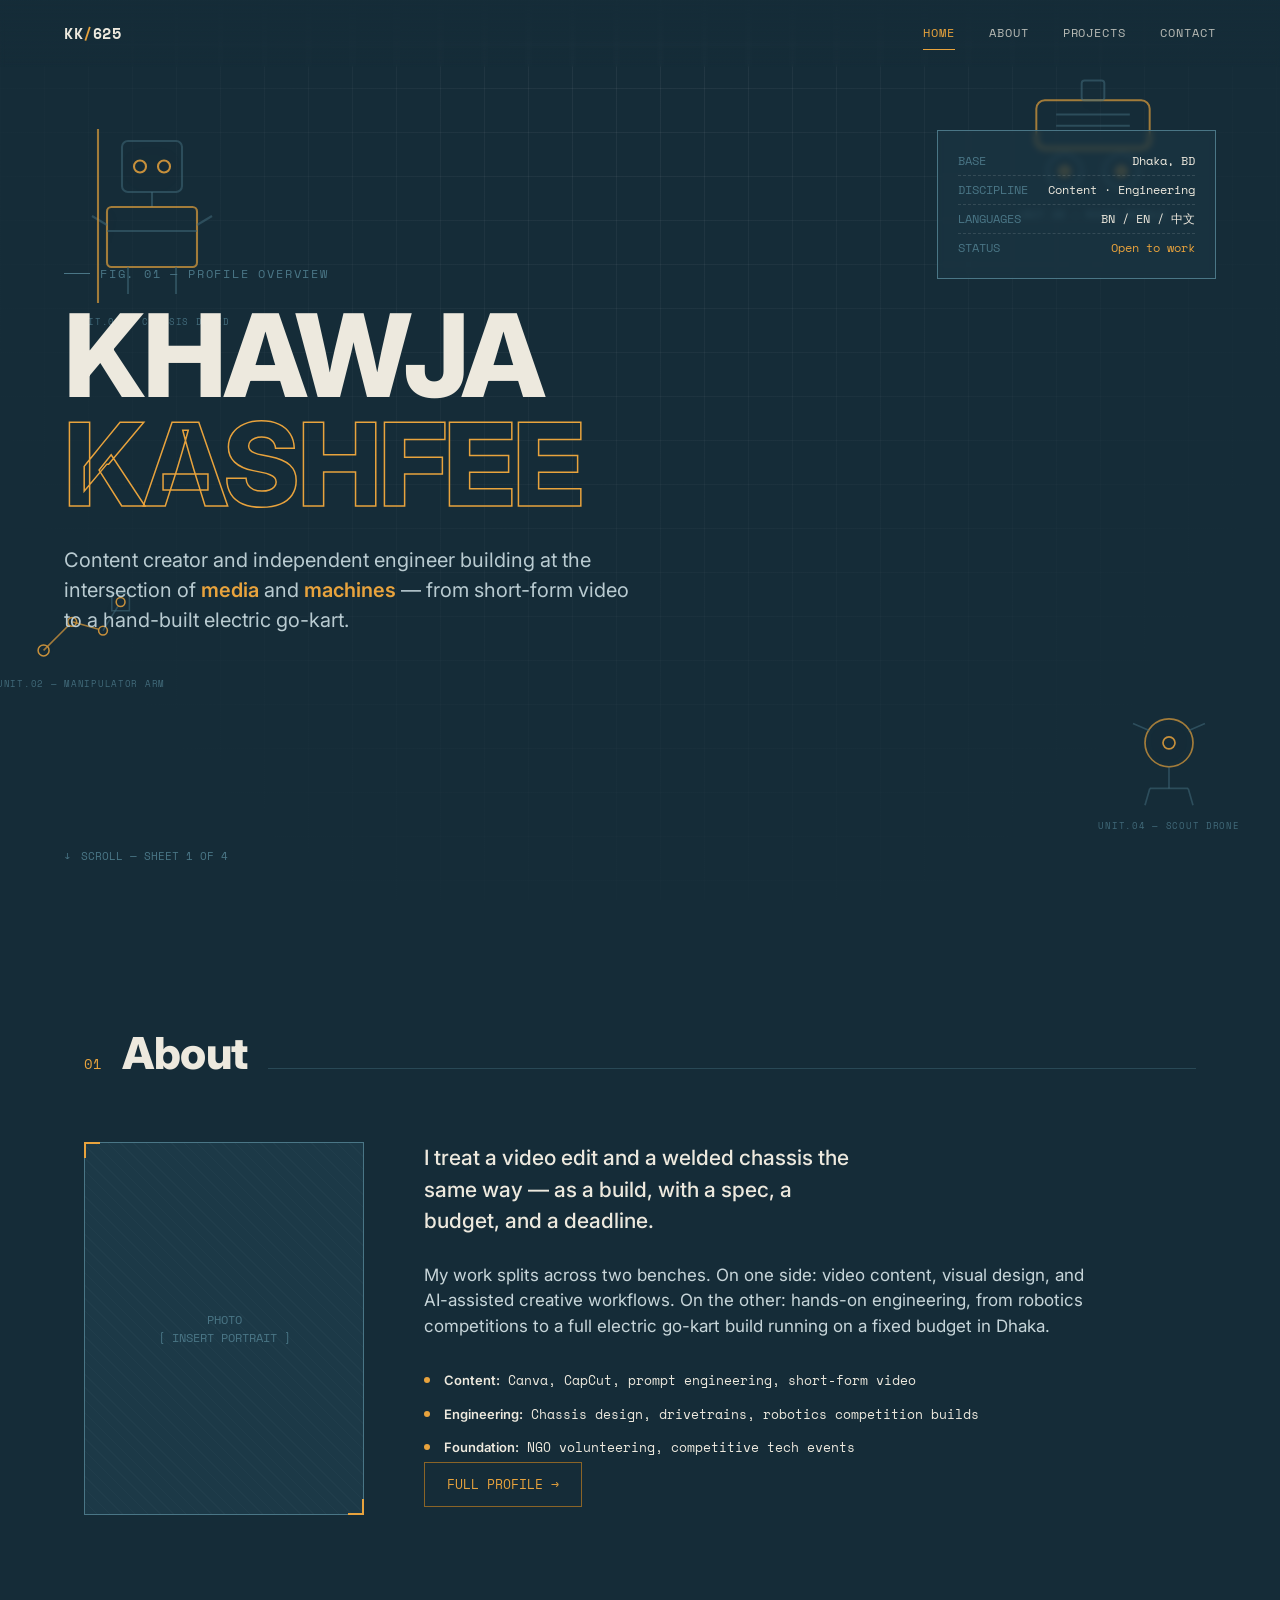
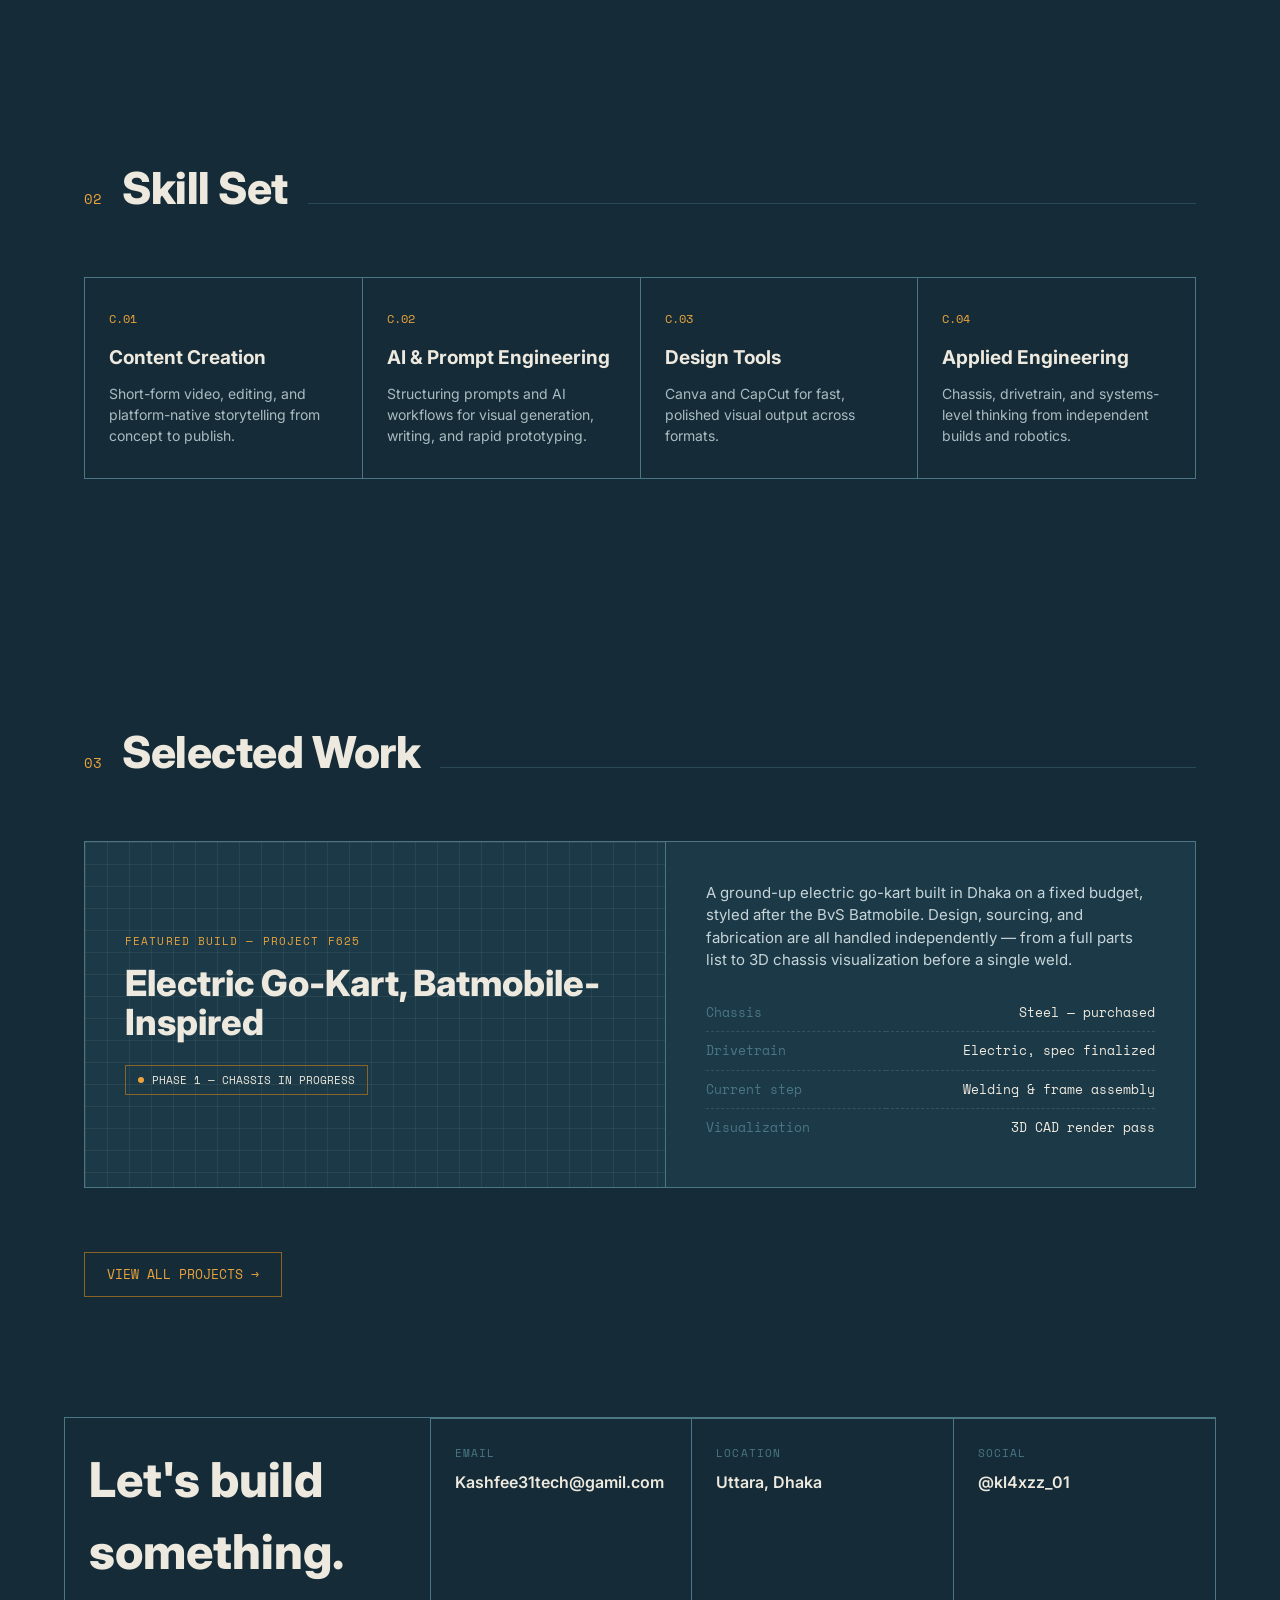
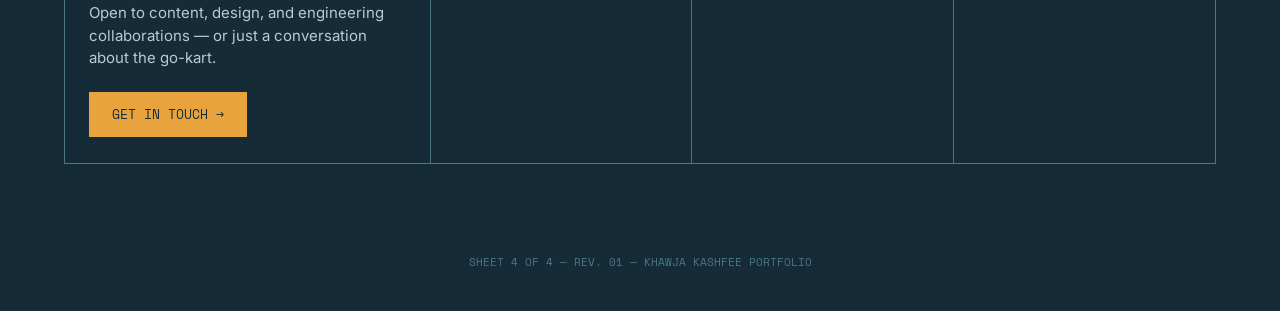
==== commit ed689c55: "index.html" ====
--- a/index.html
+++ b/index.html
@@ -108,7 +108,7 @@
   </div>
   <div class="about-grid reveal">
     <div class="frame">
-      <img src="kk_pic.jpg" alt="Kashfee">
+      <span>PHOTO<br>[ INSERT PORTRAIT ]</span>
     </div>
     <div class="about-text">
       <p class="lede">I treat a video edit and a welded chassis the same way — as a build, with a spec, a budget, and a deadline.</p>
@@ -194,7 +194,7 @@
     </div>
     <div class="tb-cell">
       <div class="k">Email</div>
-      <div class="v"><a href="mailto:Kashfee31tech@gmail.com">Kashfee31tech@gmail.com</a></div>
+      <div class="v"><a href="mailto:Kashfee31tech@gamil.com">Kashfee31tech@gamil.com</a></div>
     </div>
     <div class="tb-cell">
       <div class="k">Location</div>
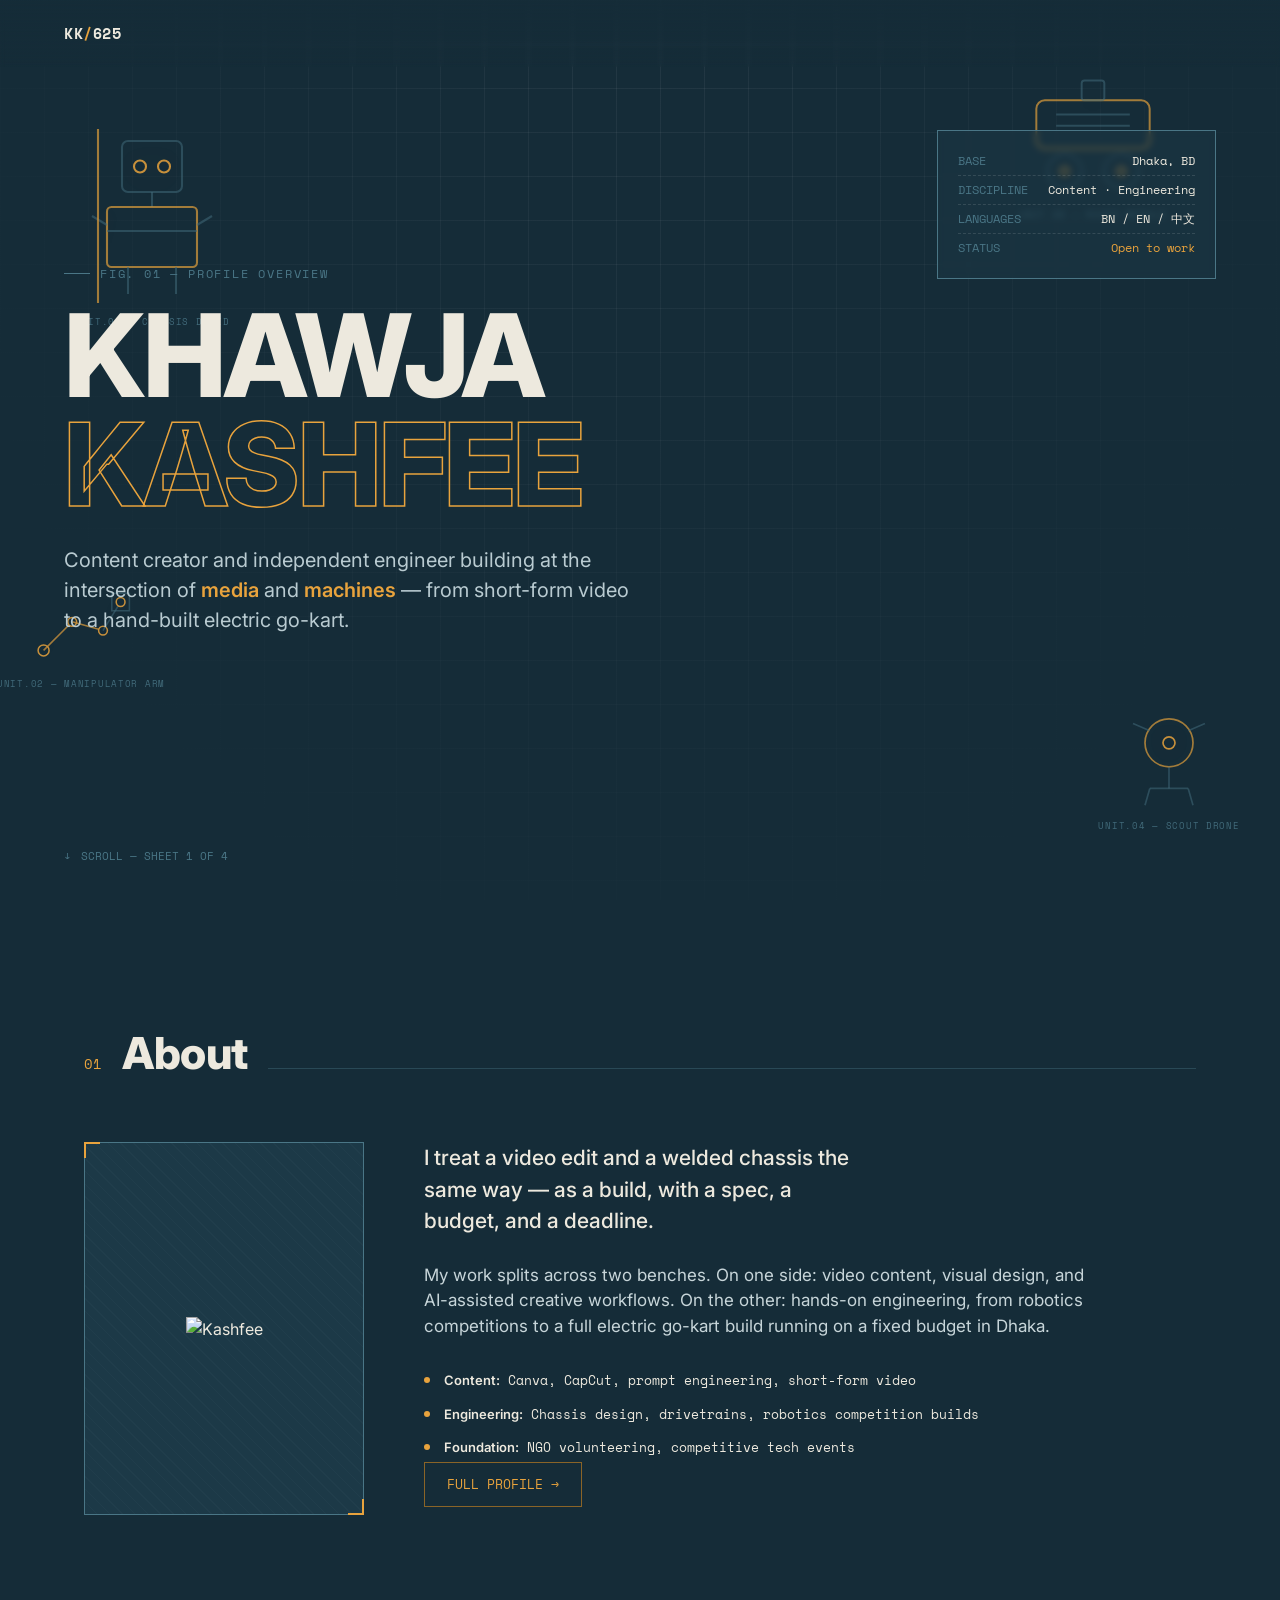
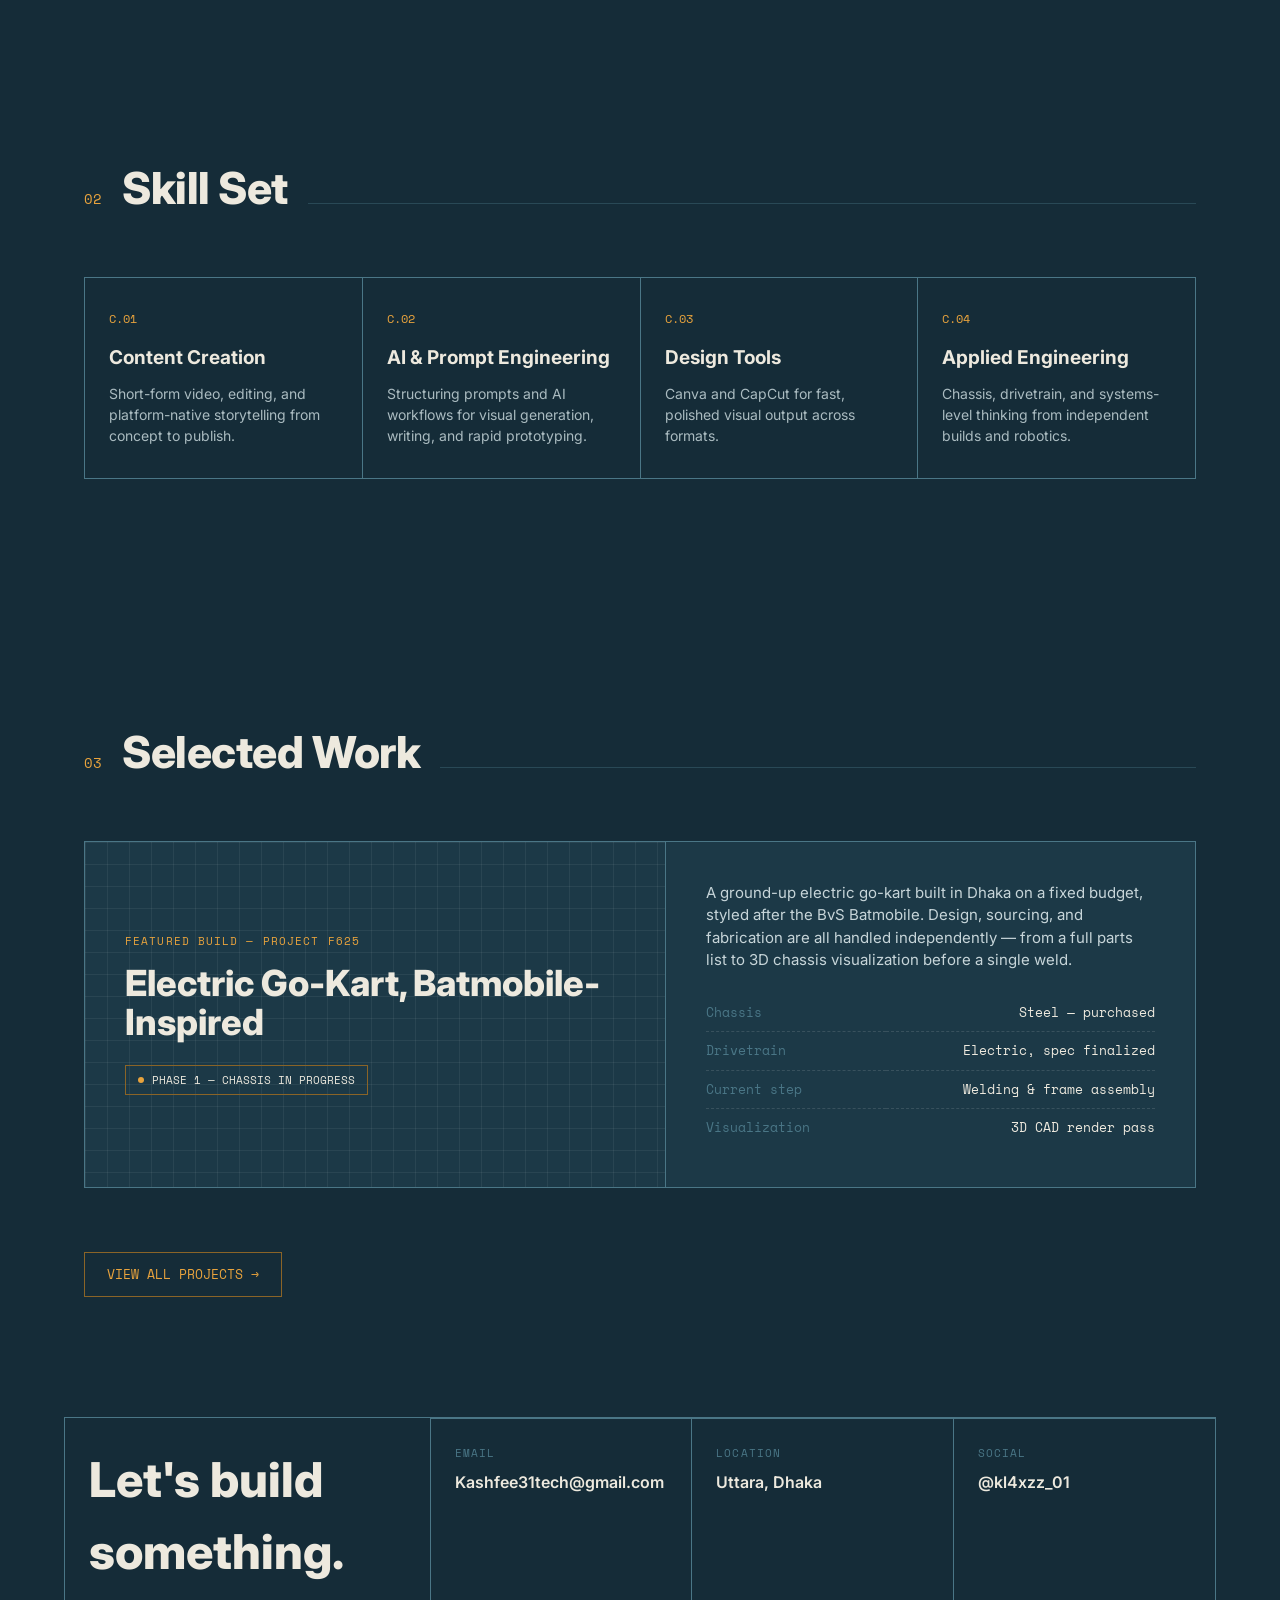
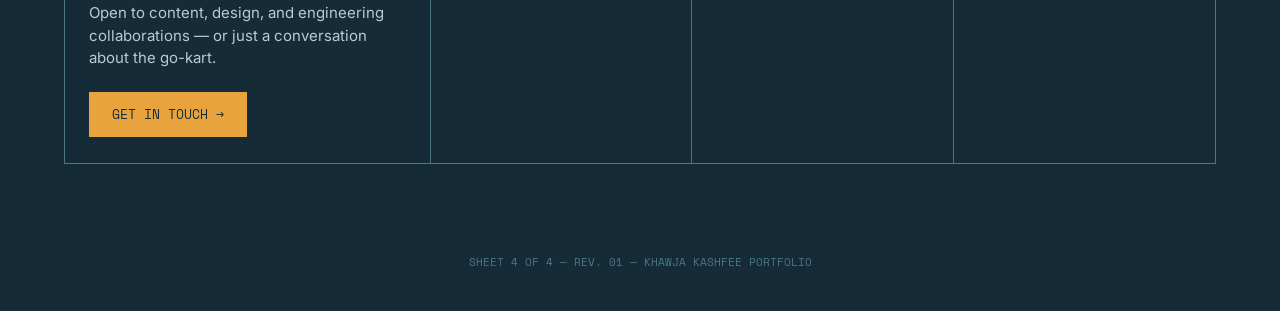
==== commit 991eb75f: "index.html" ====
--- a/index.html
+++ b/index.html
@@ -14,12 +14,6 @@
 
 <nav>
   <div class="brand">KK<span>/</span>625</div>
-  <div class="navlinks">
-    <a href="index.html" class="active">Home</a>
-    <a href="about.html">About</a>
-    <a href="projects.html">Projects</a>
-    <a href="contact.html">Contact</a>
-  </div>
 </nav>
 
 <!-- HERO -->
@@ -108,7 +102,7 @@
   </div>
   <div class="about-grid reveal">
     <div class="frame">
-      <span>PHOTO<br>[ INSERT PORTRAIT ]</span>
+      <img src="kk_pic.jpg" alt="Kashfee">
     </div>
     <div class="about-text">
       <p class="lede">I treat a video edit and a welded chassis the same way — as a build, with a spec, a budget, and a deadline.</p>
@@ -194,7 +188,7 @@
     </div>
     <div class="tb-cell">
       <div class="k">Email</div>
-      <div class="v"><a href="mailto:Kashfee31tech@gamil.com">Kashfee31tech@gamil.com</a></div>
+      <div class="v"><a href="mailto:Kashfee31tech@gmail.com">Kashfee31tech@gmail.com</a></div>
     </div>
     <div class="tb-cell">
       <div class="k">Location</div>
